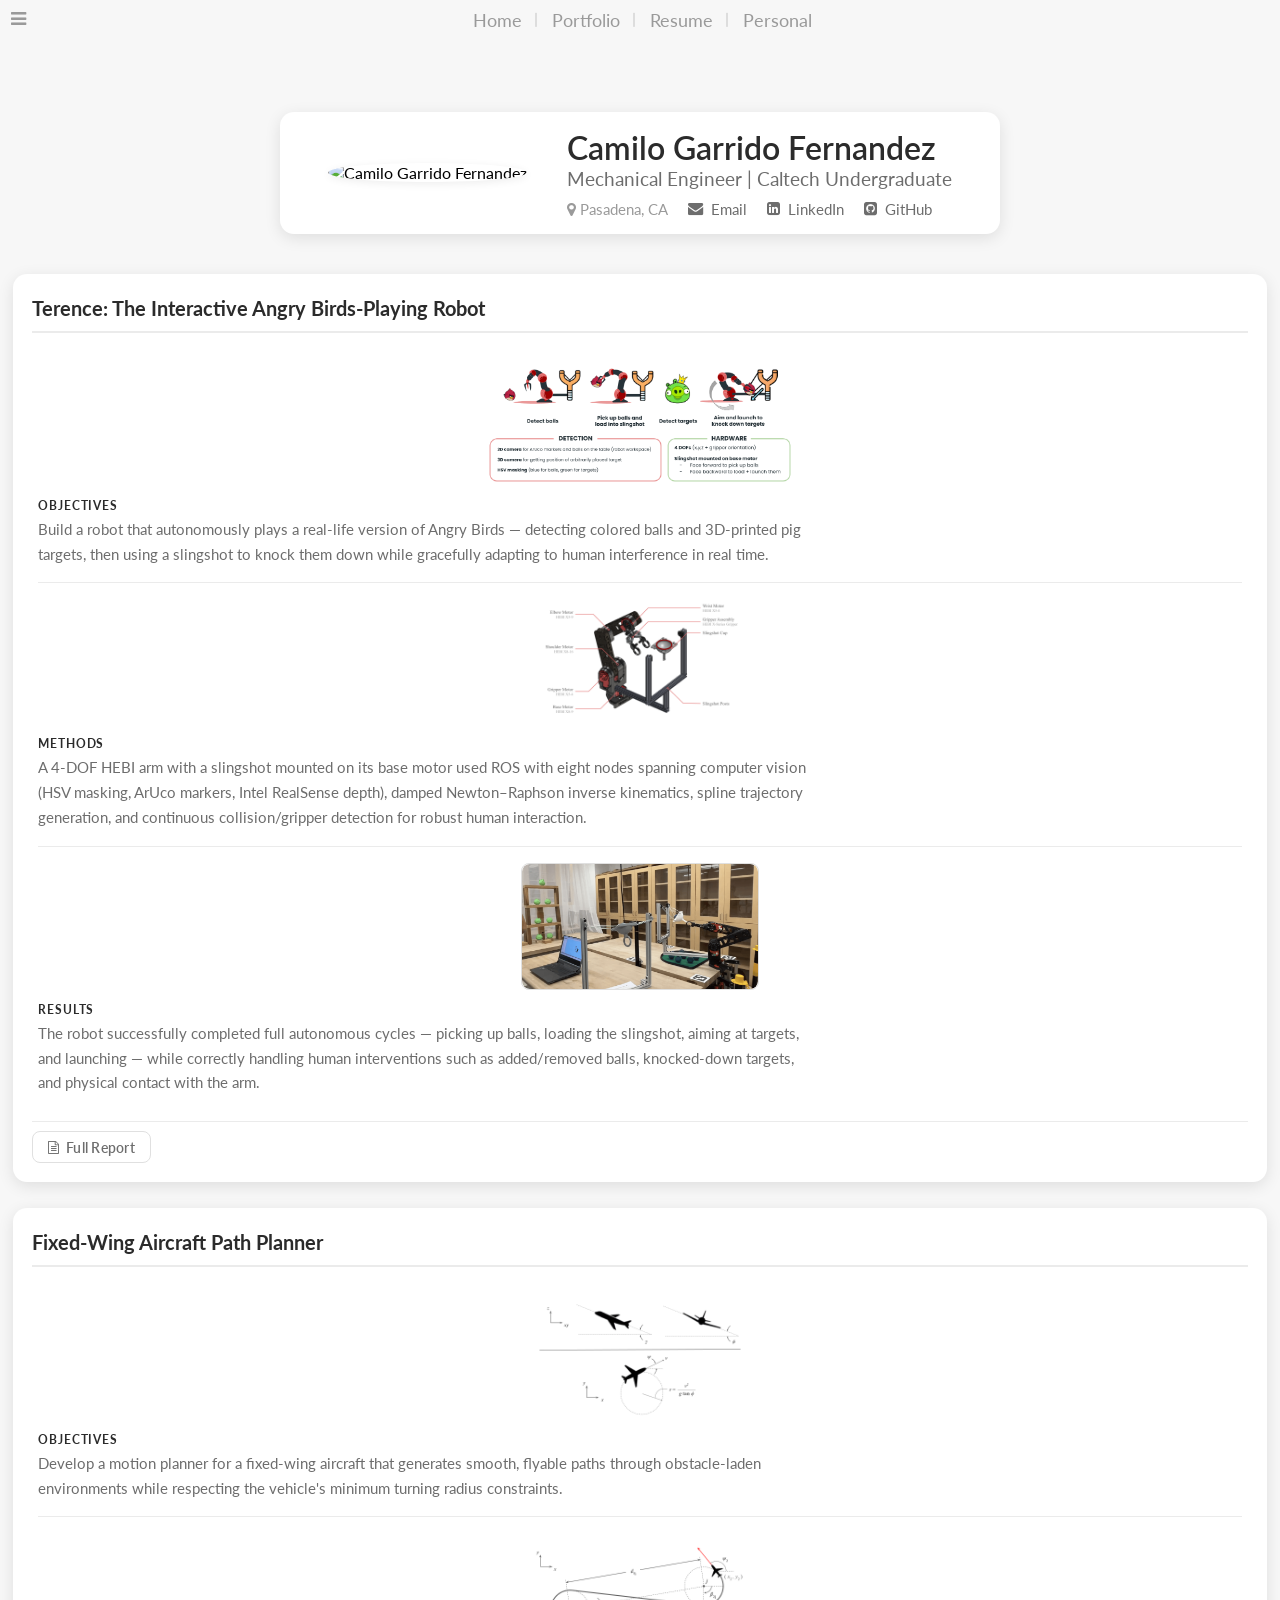
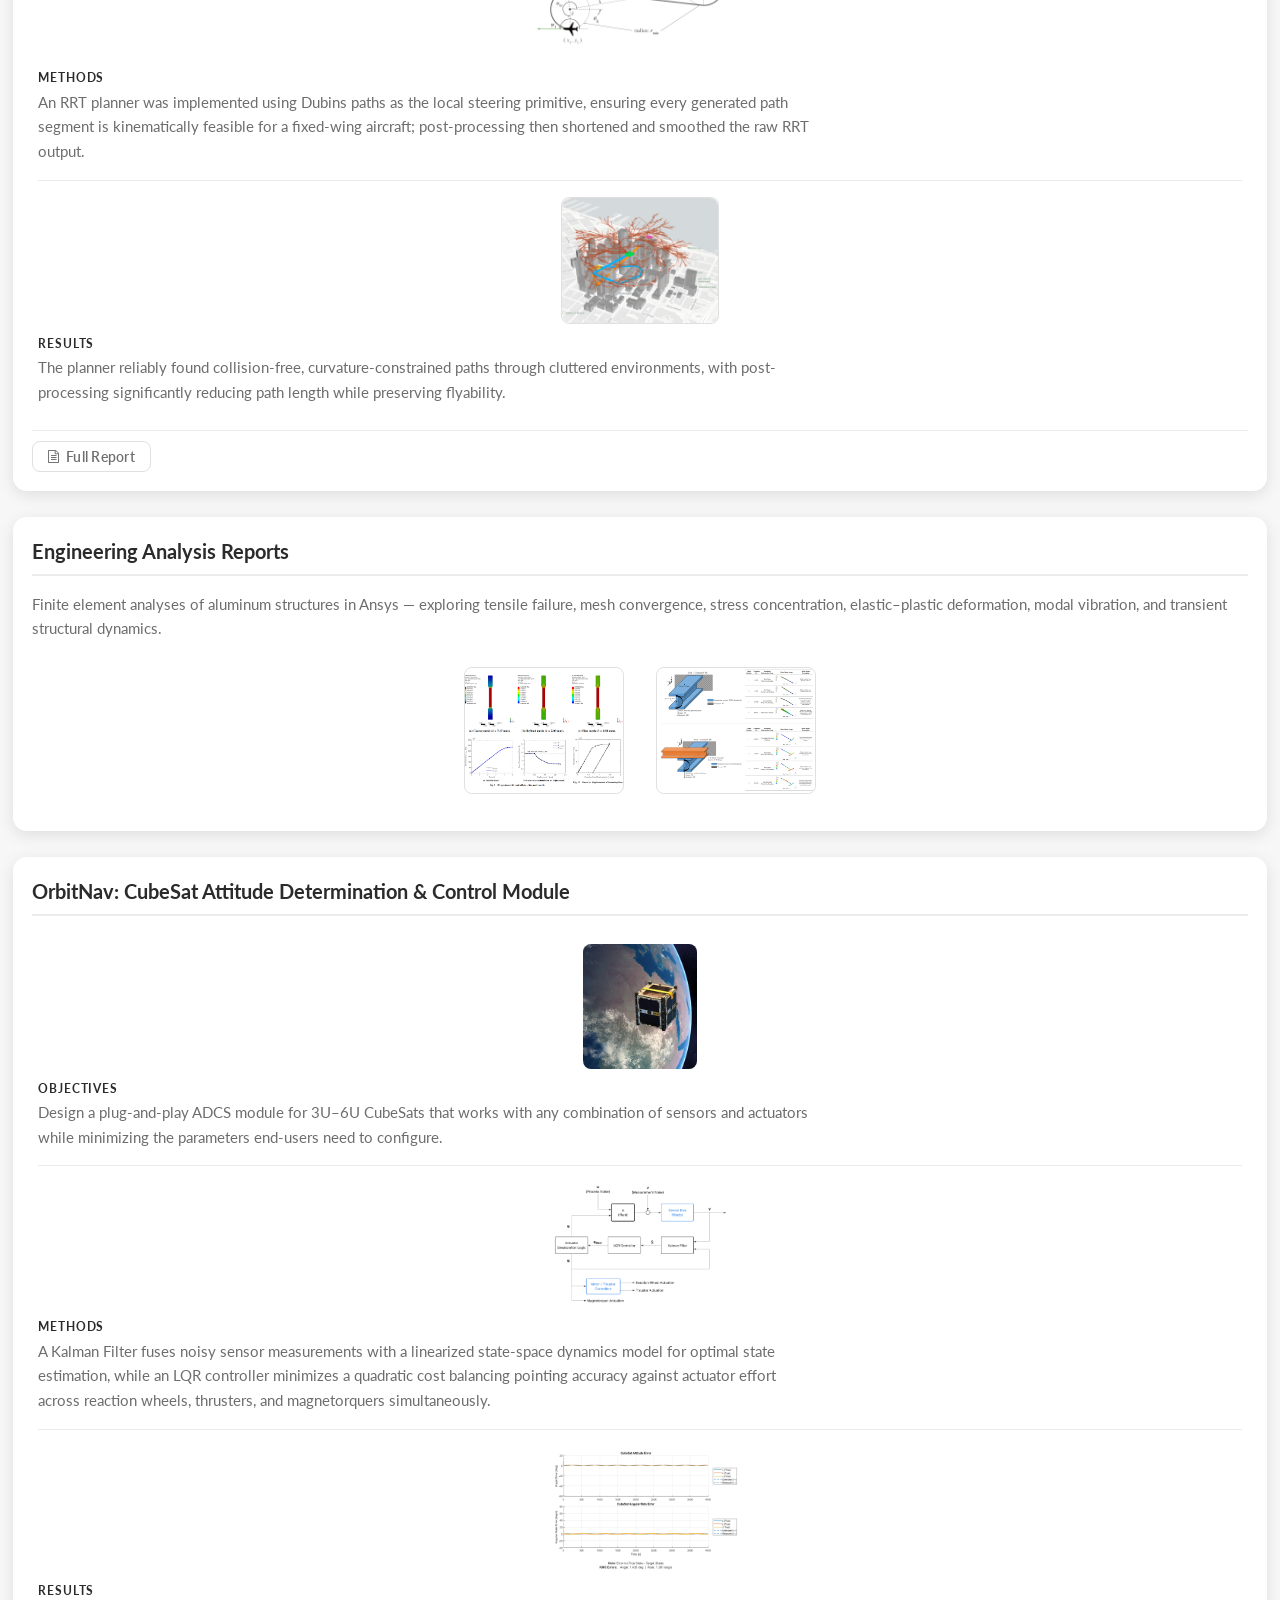
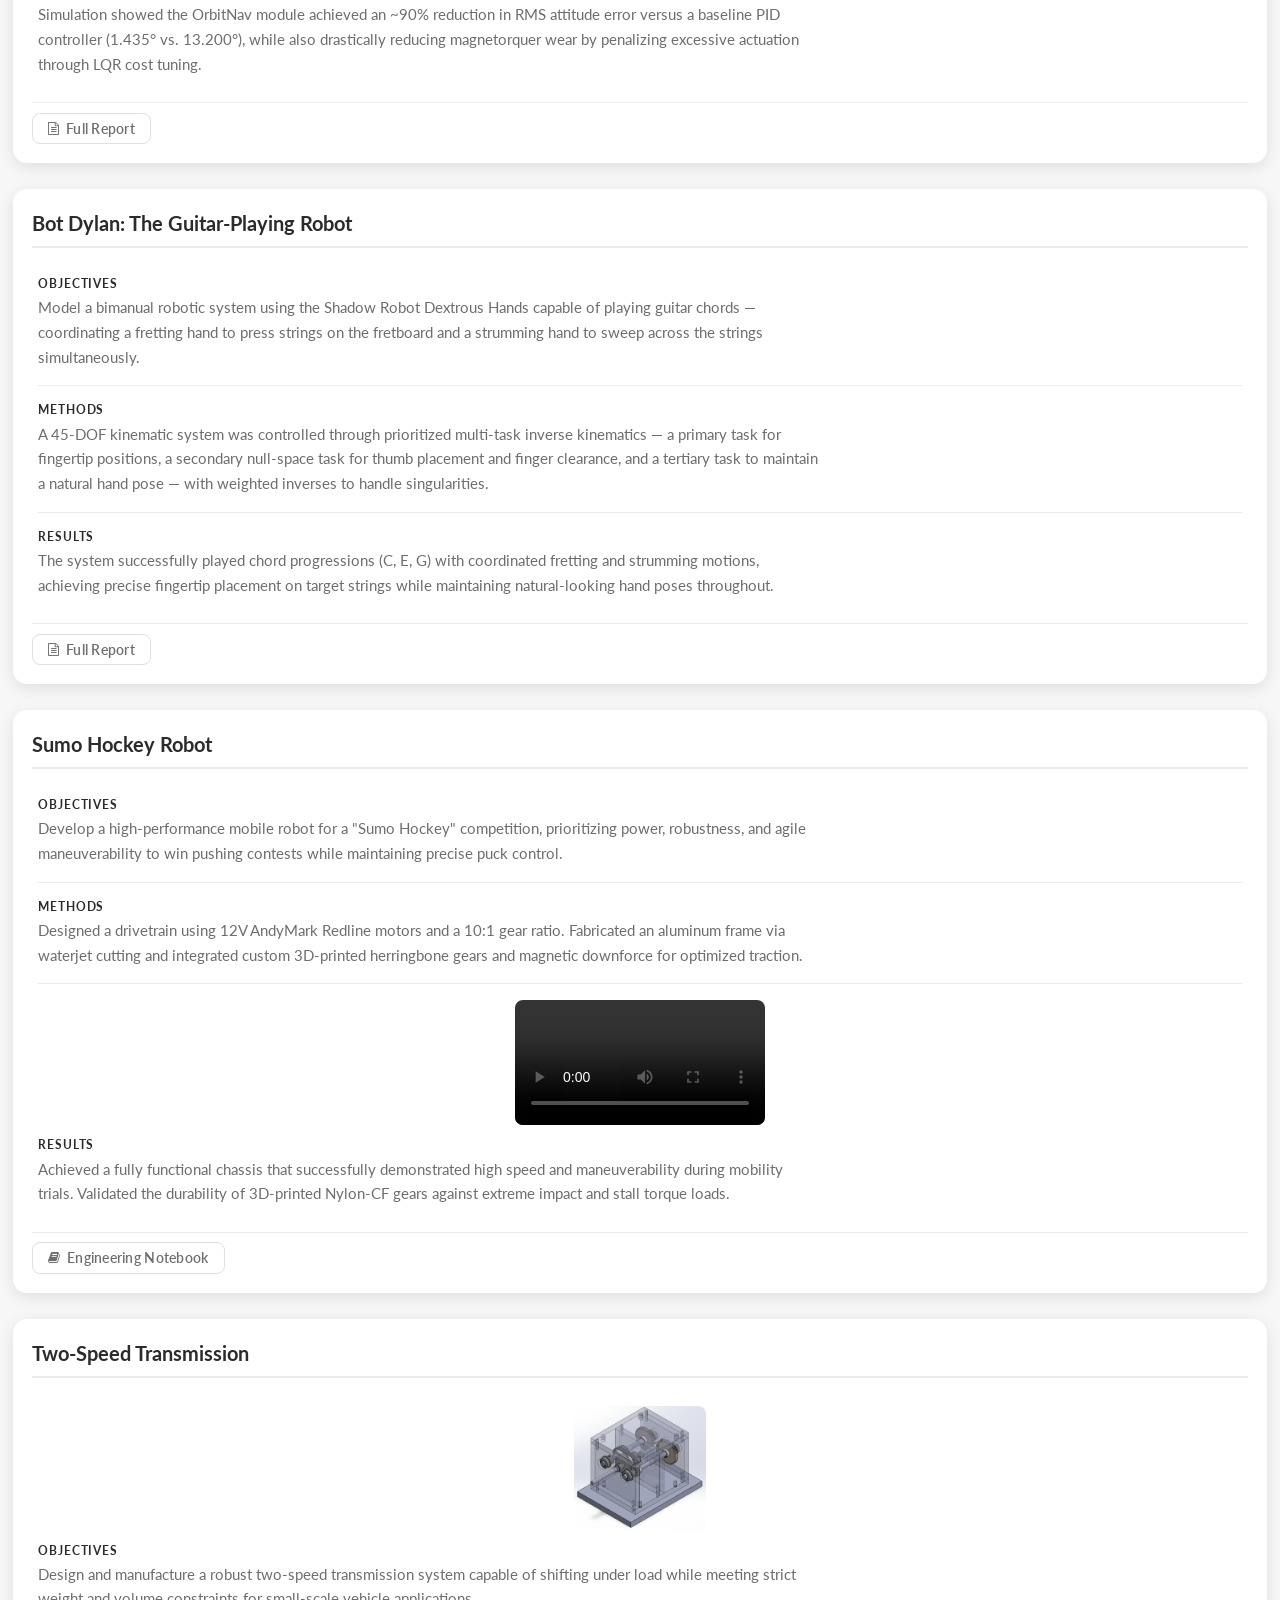
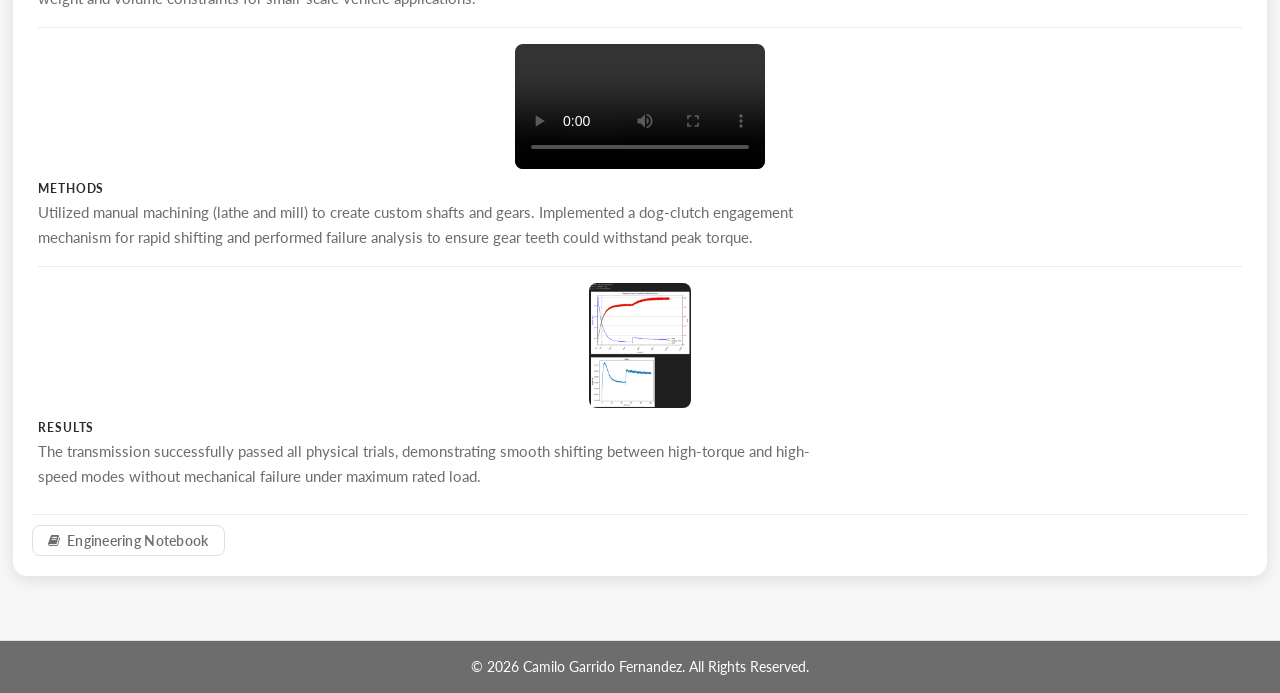
==== portfolio.html @ a309b43c "clean new website commit" ====
<!-- Camilo Garrido Fernandez -->
<!-- Portfolio -->

<!DOCTYPE html>
<html lang="en">
<head>
    <meta charset="UTF-8" />
    <meta name="HandheldFriendly" content="True">
    <meta name="MobileOptimized" content="320">
    <meta name="viewport" content="width=device-width, initial-scale=1.0" />
    <link href="styles.css" rel="stylesheet" />
    <link href='https://fonts.googleapis.com/css?family=Lato' rel='stylesheet'>
    <link rel="stylesheet" href="https://cdnjs.cloudflare.com/ajax/libs/font-awesome/4.7.0/css/font-awesome.min.css">
    <title>Camilo Garrido Fernandez</title>
</head>

<body>
    <div id="nav-wrapper">
        <i id="nav-bars" class="fa fa-bars"></i>
        <ul id="nav">
            <li><a href="index.html">Home</a></li>
            <li><a href="portfolio.html">Portfolio</a></li>
            <li><a href="resume.html">Resume</a></li>
            <li><a href="interests.html">Personal</a></li>
        </ul>
    </div>

    <div id="modal-backdrop"></div>

    <main id="main">

        <div class="header-container">
            <div id="profile-landscape">
                <!-- Circular Headshot -->
                <div class="headshot-wrapper">
                    <img id="headshot-landscape" src="media/headshot.jpg" alt="Camilo Garrido Fernandez" />
                </div>

                <!-- Text and Links -->
                <div id="profile-info-landscape">
                    <h1 id="name-landscape">Camilo Garrido Fernandez</h1>
                    <h2 id="headline-landscape">Mechanical Engineer  |  Caltech Undergraduate</h2>
                    
                    <ul id="contact-bar-landscape">
                        <li id="location">
                            <p><i class="fa fa-map-marker"></i> Pasadena, CA</p>
                        </li>
                        <li id="email">
                            <a href="mailto:cgarrido@caltech.edu">
                                <i class="fa fa-envelope"></i> Email
                            </a>
                        </li>
                        <li id="linkedin">
                            <a target="_blank" href="https://www.linkedin.com/in/camilo-garrido">
                                <i class="fa fa-linkedin-square"></i> LinkedIn
                            </a>
                        </li>
                        <li id="github">
                            <a target="_blank" href="https://github.com/Camilo-Garrido">
                                <i class="fa fa-github-square"></i> GitHub
                            </a>
                        </li>
                    </ul>
                </div>
            </div>
        </div>

        <div class="portfolio-feed">

            <!-- ── Terence: The Interactive Angry Birds-Playing Robot ── ME 134 -->
            <div class="project-card">
                <p class="project-title">Terence: The Interactive Angry Birds-Playing Robot</p>
                <div class="project-sections-row">

                    <div class="project-section">
                        <div class="section-media">
                            <img class="project-img" src="media/terence_me134/terence_objective.png" alt="Terence objective diagram"/>
                        </div>
                        <p class="section-label">Objectives</p>
                        <p class="section-body">Build a robot that autonomously plays a real-life version of Angry Birds — detecting colored balls and 3D-printed pig targets, then using a slingshot to knock them down while gracefully adapting to human interference in real time.</p>
                    </div>

                    <div class="section-divider"></div>

                    <div class="project-section">
                        <div class="section-media">
                            <div class="carousel-container">
                                <img class="carousel-sizer" src="media/terence_me134/code_architecture_diagram.png">
                                <div class="carousel-viewport">
                                    <img class="project-img carousel-item" src="media/terence_me134/full_robot.png">
                                    <img class="project-img carousel-item" src="media/terence_me134/code_architecture_diagram.png">
                                    <img class="project-img carousel-item" src="media/terence_me134/full_robot.png">
                                    <img class="project-img carousel-item" src="media/terence_me134/code_architecture_diagram.png">
                                    <img class="project-img carousel-item" src="media/terence_me134/full_robot.png">
                                    <img class="project-img carousel-item" src="media/terence_me134/code_architecture_diagram.png">
                                </div>
                                <button class="carousel-control prev" onclick="moveCarousel(this, -1)">&#10094;</button>
                                <button class="carousel-control next" onclick="moveCarousel(this, 1)">&#10095;</button>
                                <div class="carousel-dots">
                                    <span class="dot active"></span>
                                    <span class="dot"></span>
                                </div>
                            </div>
                        </div>
                        <p class="section-label">Methods</p>
                        <p class="section-body">A 4-DOF HEBI arm with a slingshot mounted on its base motor used ROS with eight nodes spanning computer vision (HSV masking, ArUco markers, Intel RealSense depth), damped Newton–Raphson inverse kinematics, spline trajectory generation, and continuous collision/gripper detection for robust human interaction.</p>
                    </div>

                    <div class="section-divider"></div>

                    <div class="project-section">
                        <div class="section-media">
                        <div class="media-card" onclick="window.open('media/terence_me134/terence_final_video.mp4', '_blank')">
                            <img class="project-img" src="media/terence_me134/terence_launching.png" alt="Terence launching"/>
                            <div class="media-cta">
                                <i class="fa fa-play"></i> Watch a Video
                            </div>
                        </div>
                    </div>
                        <p class="section-label">Results</p>
                        <p class="section-body">The robot successfully completed full autonomous cycles — picking up balls, loading the slingshot, aiming at targets, and launching — while correctly handling human interventions such as added/removed balls, knocked-down targets, and physical contact with the arm.</p>
                    </div>
                
                </div>
                <div class="project-footer">
                    <a class="report-btn" href="media/terence_me134/ME134_Angry_Birds_Final_Report.pdf" target="_blank" rel="noopener noreferrer">
                        <i class="fa fa-file-text-o"></i> Full Report
                    </a>
                </div>
            </div>

            <!-- ── Fixed-Wing Aircraft Path Planner ── ME 133b -->
            <div class="project-card">
                <p class="project-title">Fixed-Wing Aircraft Path Planner</p>
                <div class="project-sections-row">

                    <div class="project-section">
                        <div class="section-media">
                            <img class="project-img" src="media/aircraft_planner_me133b/plane_model_diagram.png" alt="Plane model diagram"/>
                        </div>
                        <p class="section-label">Objectives</p>
                        <p class="section-body">Develop a motion planner for a fixed-wing aircraft that generates smooth, flyable paths through obstacle-laden environments while respecting the vehicle's minimum turning radius constraints.</p>
                    </div>

                    <div class="section-divider"></div>

                    <div class="project-section">
                        <div class="section-media">
                            <img class="project-img" src="media/aircraft_planner_me133b/dubins_path_diagram.png" alt="Dubins path diagram"/>
                        </div>
                        <p class="section-label">Methods</p>
                        <p class="section-body">An RRT planner was implemented using Dubins paths as the local steering primitive, ensuring every generated path segment is kinematically feasible for a fixed-wing aircraft; post-processing then shortened and smoothed the raw RRT output.</p>
                    </div>

                    <div class="section-divider"></div>

                    <div class="project-section">
                        <div class="section-media">
                            <div class="media-card">
                                <div class="carousel-container">
                                    <img class="carousel-sizer" src="media/aircraft_planner_me133b/rrt_output_path4_cover_image.png">
                                    <div class="carousel-viewport">
                                        <a class="project-img-link" href="media/aircraft_planner_me133b/rrt_postprocessed_path4.html" target="_blank">
                                            <img class="project-img carousel-item" src="media/aircraft_planner_me133b/rrt_output_path4_post_processed_cover_image.png">
                                        </a>
                                        <a class="project-img-link" href="media/aircraft_planner_me133b/rrt_output_path4.html" target="_blank">
                                            <img class="project-img carousel-item" src="media/aircraft_planner_me133b/rrt_output_path4_cover_image.png">
                                        </a>
                                        <a class="project-img-link" href="media/aircraft_planner_me133b/rrt_postprocessed_path4.html" target="_blank">
                                            <img class="project-img carousel-item" src="media/aircraft_planner_me133b/rrt_output_path4_post_processed_cover_image.png">
                                        </a>
                                        <a class="project-img-link" href="media/aircraft_planner_me133b/rrt_output_path4.html" target="_blank">
                                            <img class="project-img carousel-item" src="media/aircraft_planner_me133b/rrt_output_path4_cover_image.png">
                                        </a>
                                        <a class="project-img-link" href="media/aircraft_planner_me133b/rrt_postprocessed_path4.html" target="_blank">
                                            <img class="project-img carousel-item" src="media/aircraft_planner_me133b/rrt_output_path4_post_processed_cover_image.png">
                                        </a>
                                    </div>
                                    <button class="carousel-control prev" onclick="moveCarousel(this, -1)">&#10094;</button>
                                    <button class="carousel-control next" onclick="moveCarousel(this, 1)">&#10095;</button>
                                </div>
                                <div class="media-cta" onclick="openRRTMap()">
                                    <i class="fa fa-map"></i> Open Interactive Map
                                </div>
                            </div>
                        </div>
                        <p class="section-label">Results</p>
                        <p class="section-body">The planner reliably found collision-free, curvature-constrained paths through cluttered environments, with post-processing significantly reducing path length while preserving flyability.</p>
                    </div>

                </div>
                <div class="project-footer">
                    <a class="report-btn" href="media/aircraft_planner_me133b/ME_133B_Final_Report.pdf" target="_blank" rel="noopener noreferrer">
                        <i class="fa fa-file-text-o"></i> Full Report
                    </a>
                </div>
            </div>

            <!-- ── Engineering Analysis Reports ── ME 50 -->
            <div class="project-card">
                <p class="project-title">Engineering Analysis Reports</p>
                <p class="me50-overview">Finite element analyses of aluminum structures in Ansys — exploring tensile failure, mesh convergence, stress concentration, elastic–plastic deformation, modal vibration, and transient structural dynamics.</p>
                <div class="project-sections-row">
                    <div class="section-media" id="reports">
                        
                        <!-- Tensile Tests Report Card -->
                        <div class="media-card" onclick="window.open('media/fea_reports_me50/6061_T6_Aluminum_FEA_Tensile_Tests_Report.pdf', '_blank')">
                            <img class="project-img" src="media/fea_reports_me50/simulated_tensile_tests_overview.png" alt="Tensile tests overview"/>
                            <div class="media-cta">
                                <i class="fa fa-file-text-o"></i> Read Full Report
                            </div>
                        </div>

                        <!-- Vibration Simulation Report Card -->
                        <div class="media-card" onclick="window.open('media/fea_reports_me50/Numerical_Simulations_of_a_Vibrating_H_Beam_and_I_Beam_Report.pdf', '_blank')">
                            <img class="project-img" src="media/fea_reports_me50/vibration_modes_overview.png" alt="Vibration modes overview"/>
                            <div class="media-cta">
                                <i class="fa fa-file-text-o"></i> Read Full Report
                            </div>
                        </div>

                    </div>
                </div>
            </div>

            <!-- ── OrbitNav: CubeSat ADCS Module ── AE 103a -->
            <div class="project-card">
                <p class="project-title">OrbitNav: CubeSat Attitude Determination &amp; Control Module</p>
                <div class="project-sections-row">

                    <div class="project-section">
                        <div class="section-media">
                            <img class="project-img" src="media/orbitnav_ae_103a/cubesat.jpeg.jpg" alt="CubeSat in orbit"/>
                        </div>
                        <p class="section-label">Objectives</p>
                        <p class="section-body">Design a plug-and-play ADCS module for 3U–6U CubeSats that works with any combination of sensors and actuators while minimizing the parameters end-users need to configure.</p>
                    </div>

                    <div class="section-divider"></div>

                    <div class="project-section">
                        <div class="section-media">
                            <img class="project-img" src="media/orbitnav_ae_103a/orbitnav_diagram.png" alt="OrbitNav block diagram"/>
                        </div>
                        <p class="section-label">Methods</p>
                        <p class="section-body">A Kalman Filter fuses noisy sensor measurements with a linearized state-space dynamics model for optimal state estimation, while an LQR controller minimizes a quadratic cost balancing pointing accuracy against actuator effort across reaction wheels, thrusters, and magnetorquers simultaneously.</p>
                    </div>

                    <div class="section-divider"></div>

                    <div class="project-section">
                        <div class="section-media">
                            <div class="carousel-container">
                                <img class="carousel-sizer" src="media/orbitnav_ae_103a/baseline_pid_errors.png">
                                <div class="carousel-viewport">
                                    <img class="project-img carousel-item" src="media/orbitnav_ae_103a/lqr_errors.png">
                                    <img class="project-img carousel-item" src="media/orbitnav_ae_103a/baseline_pid_errors.png">
                                    <img class="project-img carousel-item" src="media/orbitnav_ae_103a/lqr_errors.png">
                                    <img class="project-img carousel-item" src="media/orbitnav_ae_103a/baseline_pid_errors.png">
                                    <img class="project-img carousel-item" src="media/orbitnav_ae_103a/lqr_errors.png">
                                    <img class="project-img carousel-item" src="media/orbitnav_ae_103a/baseline_pid_errors.png">
                                </div>
                                <button class="carousel-control prev" onclick="moveCarousel(this, -1)">&#10094;</button>
                                <button class="carousel-control next" onclick="moveCarousel(this, 1)">&#10095;</button>
                                <div class="carousel-dots">
                                    <span class="dot active"></span>
                                    <span class="dot"></span>
                                </div>
                            </div>
                        </div>
                        <p class="section-label">Results</p>
                        <p class="section-body">Simulation showed the OrbitNav module achieved an ~90% reduction in RMS attitude error versus a baseline PID controller (1.435° vs. 13.200°), while also drastically reducing magnetorquer wear by penalizing excessive actuation through LQR cost tuning.</p>
                    </div>

                </div>
                <div class="project-footer">
                    <a class="report-btn" href="media/orbitnav_ae_103a/Ae_103A_PDR.pdf" target="_blank" rel="noopener noreferrer">
                        <i class="fa fa-file-text-o"></i> Full Report
                    </a>
                </div>
            </div>

            <!-- ── Bot Dylan: The Guitar-Playing Robot ── ME 133a -->
            <div class="project-card">
                <p class="project-title">Bot Dylan: The Guitar-Playing Robot</p>
                <div class="project-sections-row">

                    <div class="project-section">
                        <p class="section-label">Objectives</p>
                        <p class="section-body">Model a bimanual robotic system using the Shadow Robot Dextrous Hands capable of playing guitar chords — coordinating a fretting hand to press strings on the fretboard and a strumming hand to sweep across the strings simultaneously.</p>
                    </div>

                    <div class="section-divider"></div>

                    <div class="project-section">
                        <p class="section-label">Methods</p>
                        <p class="section-body">A 45-DOF kinematic system was controlled through prioritized multi-task inverse kinematics — a primary task for fingertip positions, a secondary null-space task for thumb placement and finger clearance, and a tertiary task to maintain a natural hand pose — with weighted inverses to handle singularities.</p>
                    </div>

                    <div class="section-divider"></div>

                    <div class="project-section">
                        <p class="section-label">Results</p>
                        <p class="section-body">The system successfully played chord progressions (C, E, G) with coordinated fretting and strumming motions, achieving precise fingertip placement on target strings while maintaining natural-looking hand poses throughout.</p>
                    </div>

                </div>
                <div class="project-footer">
                    <a class="report-btn" href="media/bot_dylan_me133a/ME133a_Bot_Dylan_Report.pdf" target="_blank" rel="noopener noreferrer">
                        <i class="fa fa-file-text-o"></i> Full Report
                    </a>
                </div>
            </div>

            <!-- ── Sumo Hockey Robot ── ME 72a -->
            <div class="project-card">
                <p class="project-title">Sumo Hockey Robot</p>
                <div class="project-sections-row">

                    <div class="project-section">
                        <p class="section-label">Objectives</p>
                        <p class="section-body">Develop a high-performance mobile robot for a "Sumo Hockey" competition, prioritizing power, robustness, and agile maneuverability to win pushing contests while maintaining precise puck control.</p>
                    </div>

                    <div class="section-divider"></div>

                    <div class="project-section">
                        <p class="section-label">Methods</p>
                        <p class="section-body">Designed a drivetrain using 12V AndyMark Redline motors and a 10:1 gear ratio. Fabricated an aluminum frame via waterjet cutting and integrated custom 3D-printed herringbone gears and magnetic downforce for optimized traction.</p>
                    </div>

                    <div class="section-divider"></div>

                    <div class="project-section">
                        <div class="section-media">
                            <video class="project-vid" controls>
                                <source src="media/sumo_hockey_robot _me72a/robot_scoring.mp4" type="video/mp4">
                                Transmission Video (not supported by your browser)
                            </video>
                        </div>
                        <p class="section-label">Results</p>
                        <p class="section-body">Achieved a fully functional chassis that successfully demonstrated high speed and maneuverability during mobility trials. Validated the durability of 3D-printed Nylon-CF gears against extreme impact and stall torque loads.</p>
                    </div>

                </div>
                <div class="project-footer">
                    <a class="report-btn" href="media/sumo_hockey_robot _me72a/ME72a_Engineering_Notebook.pdf" target="_blank" rel="noopener noreferrer">
                        <i class="fa fa-book"></i> Engineering Notebook
                    </a>
                </div>
            </div>

            <!-- ── Two-Speed Transmission ── ME 14 -->
            <div class="project-card">
                <p class="project-title">Two-Speed Transmission</p>
                <div class="project-sections-row">

                    <div class="project-section">
                        <div class="section-media">
                            <img class="project-img" src="media/transmission_me14/transmission_cad.png" alt="Transmission CAD"/>
                        </div>
                        <p class="section-label">Objectives</p>
                        <p class="section-body">Design and manufacture a robust two-speed transmission system capable of shifting under load while meeting strict weight and volume constraints for small-scale vehicle applications.</p>
                    </div>

                    <div class="section-divider"></div>

                    <div class="project-section">
                        <div class="section-media">
                            <video class="project-vid" controls>
                                <source src="media/transmission_me14/transmission_testing.mp4" type="video/mp4">
                                Transmission Video (not supported by your browser)
                            </video>
                        </div>
                        <p class="section-label">Methods</p>
                        <p class="section-body">Utilized manual machining (lathe and mill) to create custom shafts and gears. Implemented a dog-clutch engagement mechanism for rapid shifting and performed failure analysis to ensure gear teeth could withstand peak torque.</p>
                    </div>

                    <div class="section-divider"></div>

                    <div class="project-section">
                        <div class="section-media">
                            <img class="project-img" src="media/transmission_me14/team2trial1.png" alt="Transmission trial"/>
                        </div>
                        <p class="section-label">Results</p>
                        <p class="section-body">The transmission successfully passed all physical trials, demonstrating smooth shifting between high-torque and high-speed modes without mechanical failure under maximum rated load.</p>
                    </div>

                </div>
                <div class="project-footer">
                    <a class="report-btn" href="media/transmission_me14/transmission_engineering_notebook.pdf" target="_blank" rel="noopener noreferrer">
                        <i class="fa fa-book"></i> Engineering Notebook
                    </a>
                </div>
            </div>

        </div>
    </main>

    <footer>
        <h4>&copy; <span id="year"></span> Camilo Garrido Fernandez. All Rights Reserved.</h4>
    </footer>

    <script src="main.js"></script>
</body>
</html>
---- styles.css ----
/* -- Camilo Garrido Fernandez -- */
/* CSS */

:root {
    /* ── Color palette ── */
    --bg:             #f7f7f7;
    --surface:        #ffffff;
    --surface-subtle: #fafafa;

    --text-primary:   #2b2b2b;
    --text-secondary: #6d6d6d;
    --text-muted:     #9a9a9a;

    --border-strong:  #e0e0e0;
    --border-subtle:  #ebebeb;
    --border-rule:    #ddd;

    /* Legacy aliases */
    --dark-grey: var(--text-primary);
    --steel:     var(--text-secondary);

    /* ── Border radius scale ── */
    --radius-lg: 14px;   /* cards, panels */
    --radius-md:  8px;   /* images, buttons */
    --radius-sm:  6px;   /* small tags */

    /* Legacy aliases */
    --card-radius: var(--radius-lg);

    /* ── Shadow scale ── */
    --shadow-sm:    0 2px  8px rgba(0,0,0,0.07);
    --shadow-md:    0 4px 16px rgba(0,0,0,0.10);
    --shadow-hover: 0 8px 24px rgba(0,0,0,0.18);

    /* Legacy alias */
    --card-shadow: var(--shadow-md);

    /* ── Misc ── */
    --border: 0.1em solid var(--border-strong);
    --img-height: 180px;
}

html, body {
    height: 100%;
    margin: 0;
    padding: 0;
}

body {
    font-family: Lato, Arial;
    display: flex;
    flex-direction: column;
    background-color: var(--bg);
}

main {
    flex: 1;
    padding-top: 96px;
}

ul {
    list-style-type: none;
    padding: 0;
    margin: 0;
}

/* ─────────────────────────── NAVBAR ─────────────────────────── */

#nav-wrapper {
    position: fixed;
    top: 0;
    left: 0;
    right: 0;
    margin: 0 auto;
    padding: 0.25em;
    width: 100%;
    z-index: 10;
    display: flex;
    align-items: center;
    background-color: transparent;
    box-shadow: none;
    border-radius: 0;
    transition: background-color 0.3s ease-in-out,
                box-shadow       0.3s ease-in-out,
                border-radius    0.3s ease-in-out;
}

#nav-bars {
    width: 2em;
    flex-shrink: 0;
    padding: 0.5em 0;
    margin-left: 0.05em;
    color: var(--text-muted);
    text-align: center;
    font-size: 20px;
    opacity: 0;
    pointer-events: none;
    transition: color 0.2s ease-in-out, opacity 0.3s ease-in-out;
}

#nav-bars:hover {
    color: var(--text-primary);
}

#nav {
    height: fit-content;
    margin: 0 auto;
    flex-grow: 1;
    padding: 0.5em 0;
    padding-right: 2em;
    display: flex;
    flex-direction: row;
    justify-content: center;
    align-items: center;
    opacity: 1;
    pointer-events: auto;
    transition: opacity 0.2s ease-in-out;
}

#nav li {
    padding: 0 1.5em;
    font-size: 18px;
    position: relative;
}

#nav li::after {
    content: "";
    display: block;
    position: absolute;
    height: 0.8em;
    width: 2px;
    background-color: var(--border-rule);
    right: 0;
    top: 50%;
    transform: translateY(-50%);
}

#nav li:last-child::after {
    display: none;
}

#nav li a {
    padding: 0.05em;
    color: var(--text-muted);
    text-decoration: none;
    display: block;
    transition: color 0.2s ease-in-out;
}

#nav li a i {
    margin-right: 0.35em;
}

#nav li:hover a {
    color: var(--text-primary);
}

#nav-wrapper.scrolled-down #nav {
    opacity: 0;
    pointer-events: none;
}

#nav-wrapper.scrolled-down #nav-bars {
    opacity: 1;
    pointer-events: auto;
    cursor: pointer;
    background-color: rgba(255, 255, 255, 0.82);
    backdrop-filter: blur(12px);
    -webkit-backdrop-filter: blur(12px);
    border-radius: var(--radius-lg);
    box-shadow: var(--shadow-sm);
    transition: box-shadow 0.2s ease, background-color 0.2s ease,
                color 0.2s ease-in-out, opacity 0.3s ease-in-out;
}

#nav-wrapper.scrolled-down #nav-bars:hover {
    box-shadow: var(--shadow-md);
    background-color: rgba(255, 255, 255, 0.96);
    color: var(--text-primary);
}

/* Active (expanded): full-width panel behind nav items */
#nav-wrapper.scrolled-down.nav-active {
    background-color: rgba(255, 255, 255, 0.96);
    backdrop-filter: blur(12px);
    -webkit-backdrop-filter: blur(12px);
    box-shadow: var(--shadow-md);
}

#nav-wrapper.scrolled-down.nav-active #nav {
    opacity: 1;
    pointer-events: auto;
}

#nav-wrapper.scrolled-down.nav-active #nav-bars {
    opacity: 1;
    pointer-events: auto;
    color: var(--text-primary);
    /* Reset pill style — wrapper panel takes over */
    background-color: transparent;
    backdrop-filter: none;
    -webkit-backdrop-filter: none;
    box-shadow: none;
    border-radius: 0;
    padding: 0;
}

/* ─────────────────────────── PROFILE HEADER ─────────────────────────── */

.header-container {
    display: flex;
    justify-content: center;
    margin: 1em auto;
}

#profile-landscape {
    display: flex;
    flex-direction: row;
    align-items: center;
    padding: 1em 3em;
    gap: 2.5em;
    max-width: 1000px;
    width: fit-content;
    background-color: var(--surface);
    border-radius: var(--radius-lg);
    box-shadow: var(--shadow-md);
}

.headshot-wrapper {
    flex-shrink: 0;
}

#headshot-landscape {
    height: 100px;
    border-radius: 50%;
    object-fit: cover;
    box-shadow: var(--shadow-sm);
}

#profile-info-landscape {
    display: block;
    flex-direction: column;
    justify-content: center;
}

#name-landscape {
    font-size: 2em;
    padding: 0;
    color: var(--text-primary);
}

#headline-landscape {
    font-size: 1.2em;
    font-weight: 400;
    padding-bottom: 0.5em;
    color: var(--text-secondary);
}

#contact-bar-landscape {
    list-style: none;
    padding: 0;
    margin: 0;
    display: flex;
    flex-wrap: wrap;
    gap: 20px;
}

#contact-bar-landscape li,
#contact-bar-landscape a {
    font-size: 0.95rem;
    color: var(--text-secondary);
    text-decoration: none;
    display: flex;
    align-items: center;
    gap: 8px;
    transition: color 0.2s;
}

@media (max-width: 768px) {
    #profile-landscape {
        flex-direction: column;
        text-align: center;
        gap: 0.3em;
    }
    #contact-bar-landscape {
        justify-content: center;
    }
}

/* ─────────────────────────── PORTFOLIO FEED ─────────────────────────── */

.portfolio-feed {
    display: flex;
    flex-direction: column;
    align-items: center;
    gap: 2.5em;
    width: 100%;
    max-width: 96em;
    margin: 2.5em auto 4em auto;
    padding: 0 3em;
    box-sizing: border-box;
}

/* ─────────────────────────── PROJECT CARD ─────────────────────────── */

.project-card {
    width: 100%;
    background: var(--surface);
    border-radius: var(--radius-lg);
    box-shadow: var(--shadow-md);
    padding: 2em 2.2em 1.6em 2.2em;
    box-sizing: border-box;
    display: flex;
    flex-direction: column;
    gap: 1.2em;
}

.project-title {
    font-size: 20px;
    font-weight: 700;
    color: var(--text-primary);
    margin: 0 0 0.1em 0;
    padding: 0 0 0.55em 0;
    border-bottom: 2px solid var(--border-subtle);
}

/* ─────────────────────────── SECTIONS ROW ─────────────────────────── */

.project-sections-row {
    display: flex;
    justify-content: space-between;
    align-items: stretch;
    gap: 0;
    overflow-x: auto;
    padding: 0.4em;
}

.project-section {
    display: flex;
    flex-direction: column;
    align-items: flex-start;
    flex: 1;
    width: min-content;
}

.project-section:not(:has(.section-media)) {
    min-width: 16em;
    flex: 1;
    flex-shrink: 1;
}

/* ─────────────────────────── SECTION MEDIA ─────────────────────────── */

.section-media {
    display: flex;
    flex-direction: row;
    align-items: flex-start;
    gap: 2em;
    margin: 0 auto 0.75em auto;
    flex-wrap: nowrap;
}

.project-img, .project-vid {
    height: var(--img-height);
    width: auto;
    object-fit: cover;
    border-radius: var(--radius-md);
    display: block;
    flex-shrink: 0;
}

.project-img-link {
    display: inline-block;
    flex-shrink: 0;
    border-radius: var(--radius-md);
    text-decoration: none;
}

.clickable-media {
    transition: box-shadow 0.25s ease, transform 0.25s ease;
}

.project-img-link:hover .clickable-media {
    box-shadow: var(--shadow-hover);
    transform: translateY(-2px);
}

.media-card {
    position: relative;
    border-radius: var(--radius-md);
    overflow: hidden;
    background: var(--surface);
    transition: transform 0.25s ease, box-shadow 0.25s ease;
    cursor: pointer;
    border: 1px solid var(--border-strong);
    display: block;
    width: 100%;
}

.media-card:hover {
    transform: translateY(-3px);
    box-shadow: var(--shadow-hover);
}

.media-cta {
    position: absolute;
    bottom: 0;
    left: 0;
    right: 0;
    background: rgba(255, 255, 255, 0.95);
    padding: 10px;
    display: flex;
    justify-content: center;
    align-items: center;
    gap: 8px;
    font-weight: 700;
    color: #007aff;
    font-size: 14px;
    text-transform: uppercase;
    border-top: 1px solid var(--border-subtle);
    transform: translateY(100%);
    transition: transform 0.2s ease-in-out;
    pointer-events: none;
}

.media-card:hover .media-cta {
    transform: translateY(0);
}

.media-card .project-img,
.media-card .carousel-container {
    display: block;
    width: 100%;
    margin-bottom: 0;
}

/* ─────────────────────────── CAROUSEL ─────────────────────────── */

.carousel-container {
    position: relative;
    display: inline-block;
    vertical-align: top;
    overflow: hidden;
    width: auto;
}

.carousel-viewport {
    position: absolute;
    top: 0;
    left: 0;
    right: 0;
    bottom: 0;
    display: flex;
    flex-direction: row;
    overflow-x: hidden;
    scroll-snap-type: none;
    scrollbar-width: none;
    -ms-overflow-style: none;
    gap: 1em;
}

.carousel-viewport::-webkit-scrollbar {
    display: none;
}

.carousel-item {
    flex: 0 0 100%;
    height: var(--img-height);
    object-fit: contain;
    scroll-snap-align: start;
    background: var(--surface);
    pointer-events: auto;
}

.carousel-sizer {
    visibility: hidden;
    pointer-events: none;
    height: var(--img-height);
    width: auto;
    display: block;
}

.carousel-control {
    position: absolute;
    top: 50%;
    transform: translateY(-50%);
    background: var(--text-secondary);
    color: white;
    border: none;
    padding: 8px 4px;
    cursor: pointer;
    font-size: 14px;
    transition: background 0.2s ease;
    z-index: 2;
}

.carousel-control:hover {
    background: rgba(0, 0, 0, 0.80);
}

.prev { left: 0; }
.next { right: 0; }

.carousel-control.prev,
.carousel-control.next {
    opacity: 0;
    pointer-events: none;
    transition: opacity 0.25s ease-in-out, background-color 0.2s ease;
}

.carousel-container:hover .carousel-control.prev,
.carousel-container:hover .carousel-control.next {
    opacity: 1;
    pointer-events: auto;
}

.carousel-viewport.clickable-media {
    transition: box-shadow 0.25s ease, transform 0.25s ease;
    border-radius: var(--radius-md);
    pointer-events: auto;
}

.carousel-viewport.clickable-media:hover {
    box-shadow: var(--shadow-hover);
    transform: translateY(-2px);
    z-index: 1;
}

.carousel-dots {
    position: absolute;
    bottom: 6px;
    left: 0;
    right: 0;
    text-align: center;
    padding: 3px 0;
    z-index: 3;
    opacity: 0;
    pointer-events: none;
    transition: opacity 0.25s ease;
    background: transparent;
}

.carousel-container:hover .carousel-dots {
    opacity: 1;
}

.dot {
    height: 7px;
    width: 7px;
    margin: 0 4px;
    background-color: rgba(255, 255, 255, 0.60);
    border-radius: 50%;
    display: inline-block;
    transition: background-color 0.15s ease;
    box-shadow: 0 1px 3px rgba(0,0,0,0.30);
}

.dot.active {
    background-color: rgba(255, 255, 255, 0.95);
}

/* ─────────────────────────── SECTION LABELS & TEXT ─────────────────────────── */

.section-label {
    font-size: 12px;
    font-weight: 700;
    color: var(--text-primary);
    margin: 0 0 0.35em 0;
    padding: 0;
    text-transform: uppercase;
    letter-spacing: 0.07em;
}

.section-body {
    font-size: 15px;
    color: var(--text-secondary);
    margin: 0;
    padding: 0;
    line-height: 1.65;
    width: 100%;
    min-width: 18em;
    max-width: 52em;
}

/* ─────────────────────────── VERTICAL DIVIDER ─────────────────────────── */

.section-divider {
    flex-shrink: 0;
    width: 1px;
    background-color: var(--border-subtle);
    align-self: stretch;
    margin: 0 1.4em;
}

/* ─────────────────────────── ME50 OVERVIEW ─────────────────────────── */

.me50-overview {
    font-size: 15px;
    color: var(--text-secondary);
    margin: -0.4em 0 0 0;
    padding: 0;
    line-height: 1.65;
}

/* ─────────────────────────── REPORT BUTTON ─────────────────────────── */

.project-footer {
    display: flex;
    flex-direction: row;
    align-items: center;
    padding-top: 0.6em;
    border-top: 1px solid var(--border-subtle);
}

.report-btn {
    display: inline-flex;
    align-items: center;
    gap: 0.45em;
    padding: 0.45em 1.1em;
    background: transparent;
    border: 1.5px solid var(--border-strong);
    border-radius: var(--radius-md);
    color: var(--text-secondary);
    font-family: Lato, Arial;
    font-size: 14px;
    font-weight: 600;
    text-decoration: none;
    cursor: pointer;
    transition: background 0.2s ease, border-color 0.2s ease,
                color 0.2s ease, box-shadow 0.2s ease;
    letter-spacing: 0.02em;
}

.report-btn i {
    font-size: 13px;
}

.report-btn:hover {
    background: var(--text-primary);
    border-color: var(--text-primary);
    color: var(--surface);
    box-shadow: var(--shadow-sm);
}

/* ─────────────────────────── HOME & RESUME PAGES ─────────────────────────── */

.outer {
    display: flex;
    margin: 2.5em auto;
    gap: 5em;
    width: 100%;
    max-width: 75em;
}

#profile-wrapper {
    display: block;
    width: 15em;
}

#profile {
    position: sticky;
    top: 122px;
    display: flex;
    flex-direction: column;
    align-items: center;
    text-align: center;
    overflow: visible;
}

#headshot {
    width: 10em;
    margin-bottom: 1em;
    border-radius: 50%;
    image-rendering: -webkit-optimize-contrast;
    image-rendering: crisp-edges;
}

#profile-overview {
    max-width: 15em;
    display: flex;
    flex-direction: column;
    align-items: center;
}

#contact-box {
    margin-top: 1em;
    padding: 0.75em 1em;
    border-radius: var(--radius-lg);
    background: var(--surface-subtle);
    width: 13em;
    display: flex;
    flex-direction: column;
    gap: 0.3em;
    box-shadow: var(--shadow-md);
}

#contact-box li {
    display: flex;
    justify-items: flex-start;
    font-size: 16px;
    padding: 0.3em 0;
}

#location p {
    color: var(--text-muted);
}

#contact-box li i {
    width: 1.2em;
    margin-right: 0.4em;
}

#contact-box a {
    text-decoration: none;
    color: var(--text-secondary);
    transition: color 0.2s ease-in-out;
}

#contact-box a:hover,
#contact-bar-landscape a:hover {
    color: var(--text-primary);
}

#linkedin i, #github i {
    transition: color 0.2s ease-in-out;
}

#linkedin:hover i { color: #0A66C2; }
#github:hover i   { color: #000; }

#profile-collapsed  { display: none; width: 100%; }
#headshot-collapsed { display: none; }
#connect-button     { display: none; }

/* ─────────────────────────── TEXT (legacy) ─────────────────────────── */

h1, h2, h3, p { margin: 0; padding: 0; }
h1, h2 { color: var(--text-primary); }
h3, p  { color: var(--text-secondary); }

h1 { font-size: 24px; font-weight: 600; padding-bottom: 0.5em; }
h2 { font-size: 18px; font-weight: 600; }
h3 { font-size: 16px; font-weight: 400; }

h4 {
    margin: 1em;
    padding: 0.25em 0;
    color: white;
    font-size: 14px;
    font-weight: 400;
    text-align: center;
}

p:not(#location p):not(.project-title):not(.section-label):not(.section-body):not(.me50-overview) {
    font-size: 18px;
    padding-bottom: 0.5em;
}

.content {
    display: flex;
    flex-direction: column;
    align-items: center;
    justify-content: center;
    width: 100%;
    max-width: 57.5em;
}

.text-box, .pdf-container {
    border-radius: var(--radius-lg);
    box-shadow: var(--shadow-md);
    opacity: 0;
    transform: translateY(10px);
    transition: box-shadow 0.6s ease-in-out, border-radius 0.6s ease-in-out,
                opacity    0.6s ease-in-out, transform   0.6s ease-in-out;
}

.text-box {
    width: 100%;
    max-width: 48.5em;
    padding: 1.5em 3em;
    line-height: 1.8;
    color: var(--text-primary);
}

.text-box.loaded, .pdf-container.loaded {
    opacity: 1;
    transform: translateY(0);
}

.text-box p { width: 100%; text-align: justify; }
.text-box h1 { position: relative; text-align: center; }

.pdf-container {
    width: 100%;
    max-width: 57.5em;
    aspect-ratio: 1 / 1.414;
}

/* ─────────────────────────── MOBILE ─────────────────────────── */

@media (max-width: 80em) {
    #nav-wrapper { margin: 0 auto; width: 100%; padding: 0; }
    #nav-bars    { font-size: clamp(16px, 1.4vw, 18px); }

    #nav li {
        font-size: clamp(16px, 1.4vw, 18px);
        padding: 0 clamp(10px, 1.4vw, 14px);
    }

    .outer {
        display: flex;
        flex-direction: column;
        align-items: center;
        justify-content: center;
        margin: 1.5em auto;
        gap: 2.5em;
        width: 100%;
        max-width: 75em;
    }

    #profile-wrapper {
        width: 100%;
        min-width: fit-content;
        display: flex;
        justify-content: center;
    }

    #profile {
        margin-left: 156.41px;
        display: flex;
        position: static;
        height: fit-content;
        width: fit-content;
        flex-direction: row;
        flex-wrap: nowrap;
        align-items: center;
        justify-content: right;
        gap: 0.5em;
        transition: margin-left 0.3s ease-in-out;
    }

    #headshot, #name, #headline { display: none; }

    #profile-collapsed {
        display: flex;
        align-items: center;
        justify-content: space-between;
        margin: 0 auto;
        width: fit-content;
        padding: 0.5em 1em;
        gap: 1em;
        background-color: var(--surface);
        border-radius: var(--radius-lg);
        box-shadow: var(--shadow-md);
    }

    #headshot-collapsed {
        display: block;
        width: 4em;
        height: 4em;
        border-radius: 50%;
        flex-shrink: 0;
    }

    .profile-text-mobile {
        display: flex;
        flex-direction: column;
        align-items: flex-start;
    }

    .profile-text-mobile * { text-align: left; text-wrap: nowrap; }
    #name-mobile     { font-size: 20px; font-weight: 600; overflow: hidden; }
    #headline-mobile { font-size: 16px; }

    #connect-button {
        display: block;
        background-color: var(--text-secondary);
        color: white;
        border: none;
        border-radius: var(--radius-sm);
        padding: 1em;
        font-size: 14px;
        font-weight: 600;
        cursor: pointer;
        transition: background-color 0.2s ease;
        flex-shrink: 0;
    }

    #connect-button:hover { background-color: var(--text-primary); }

    .content {
        margin: 0 auto;
        width: 100%;
        min-width: 20em;
        max-width: 57.5em;
    }

    .text-box, .pdf-container { box-shadow: var(--shadow-sm); }

    #contact-box {
        margin-top: 0;
        width: fit-content;
        height: fit-content;
        max-width: 90vw;
        flex-shrink: 0;
        opacity: 0;
        visibility: hidden;
        pointer-events: none;
        z-index: 11;
    }

    #contact-box li { padding: 0; font-size: 14px; text-wrap: nowrap; }

    body.is-connected #contact-box {
        transition: opacity 0.6s ease-in-out, transform 0.6s ease-in-out;
        opacity: 1;
        visibility: visible;
        pointer-events: auto;
    }

    body.is-connected #profile           { margin-left: 0; }
    body.is-connected #profile-collapsed  { margin: 0; }
    body.is-connected #connect-button    { background-color: var(--text-primary); }

    .portfolio-feed { padding: 0 0.8em; gap: 1.6em; }
    .project-card   { padding: 1.4em 1.2em 1.2em 1.2em; }

    .project-sections-row {
        flex-direction: column;
        overflow-x: visible;
        gap: 1em;
    }

    .section-divider {
        width: auto;
        height: 1px;
        margin: 0;
        align-self: auto;
    }

    .project-section {
        min-width: 0;
        width: 100%;
    }

    :root { --img-height: 125px; }
}

/* ─────────────────────────── FOOTER ─────────────────────────── */

footer {
    margin: 0;
    padding: 0;
    height: 5em;
    border-top: 0.1em solid var(--border-strong);
    background-color: var(--text-secondary);
    display: flex;
    justify-content: center;
    align-items: center;
}
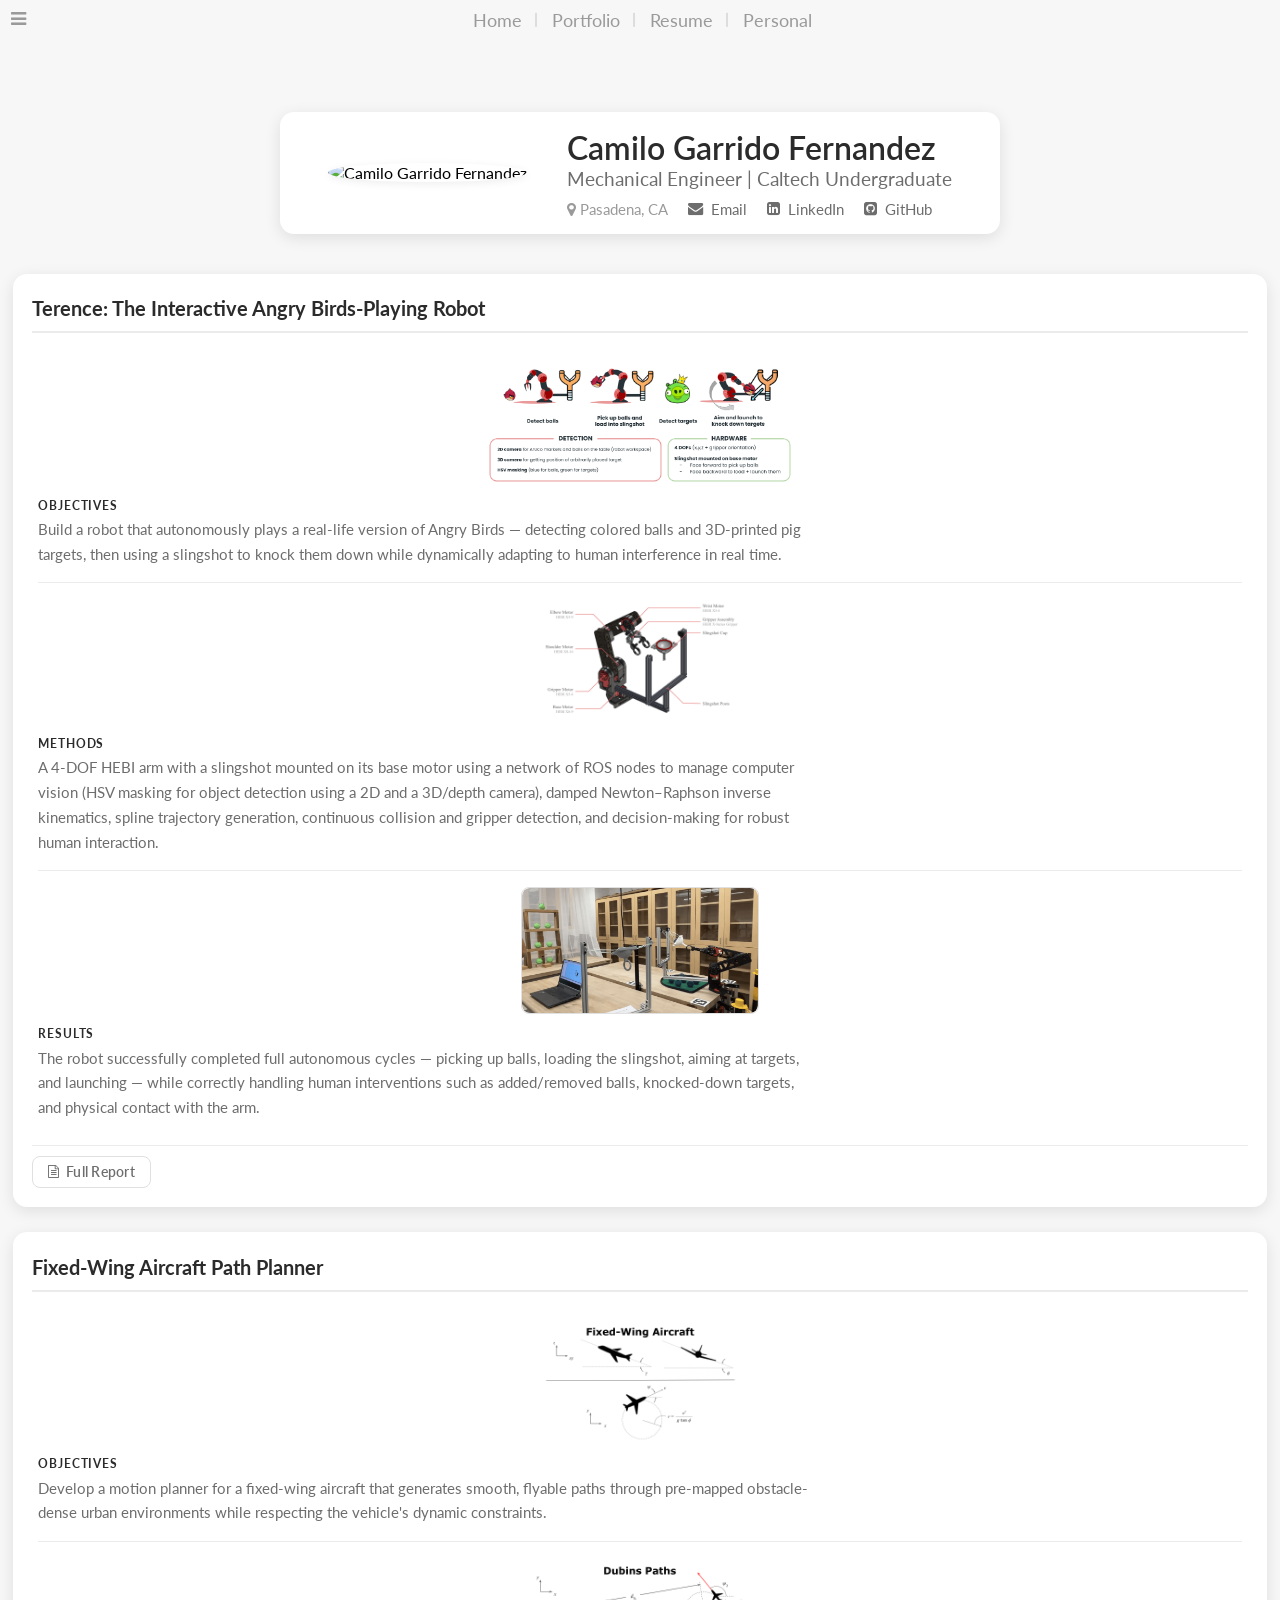
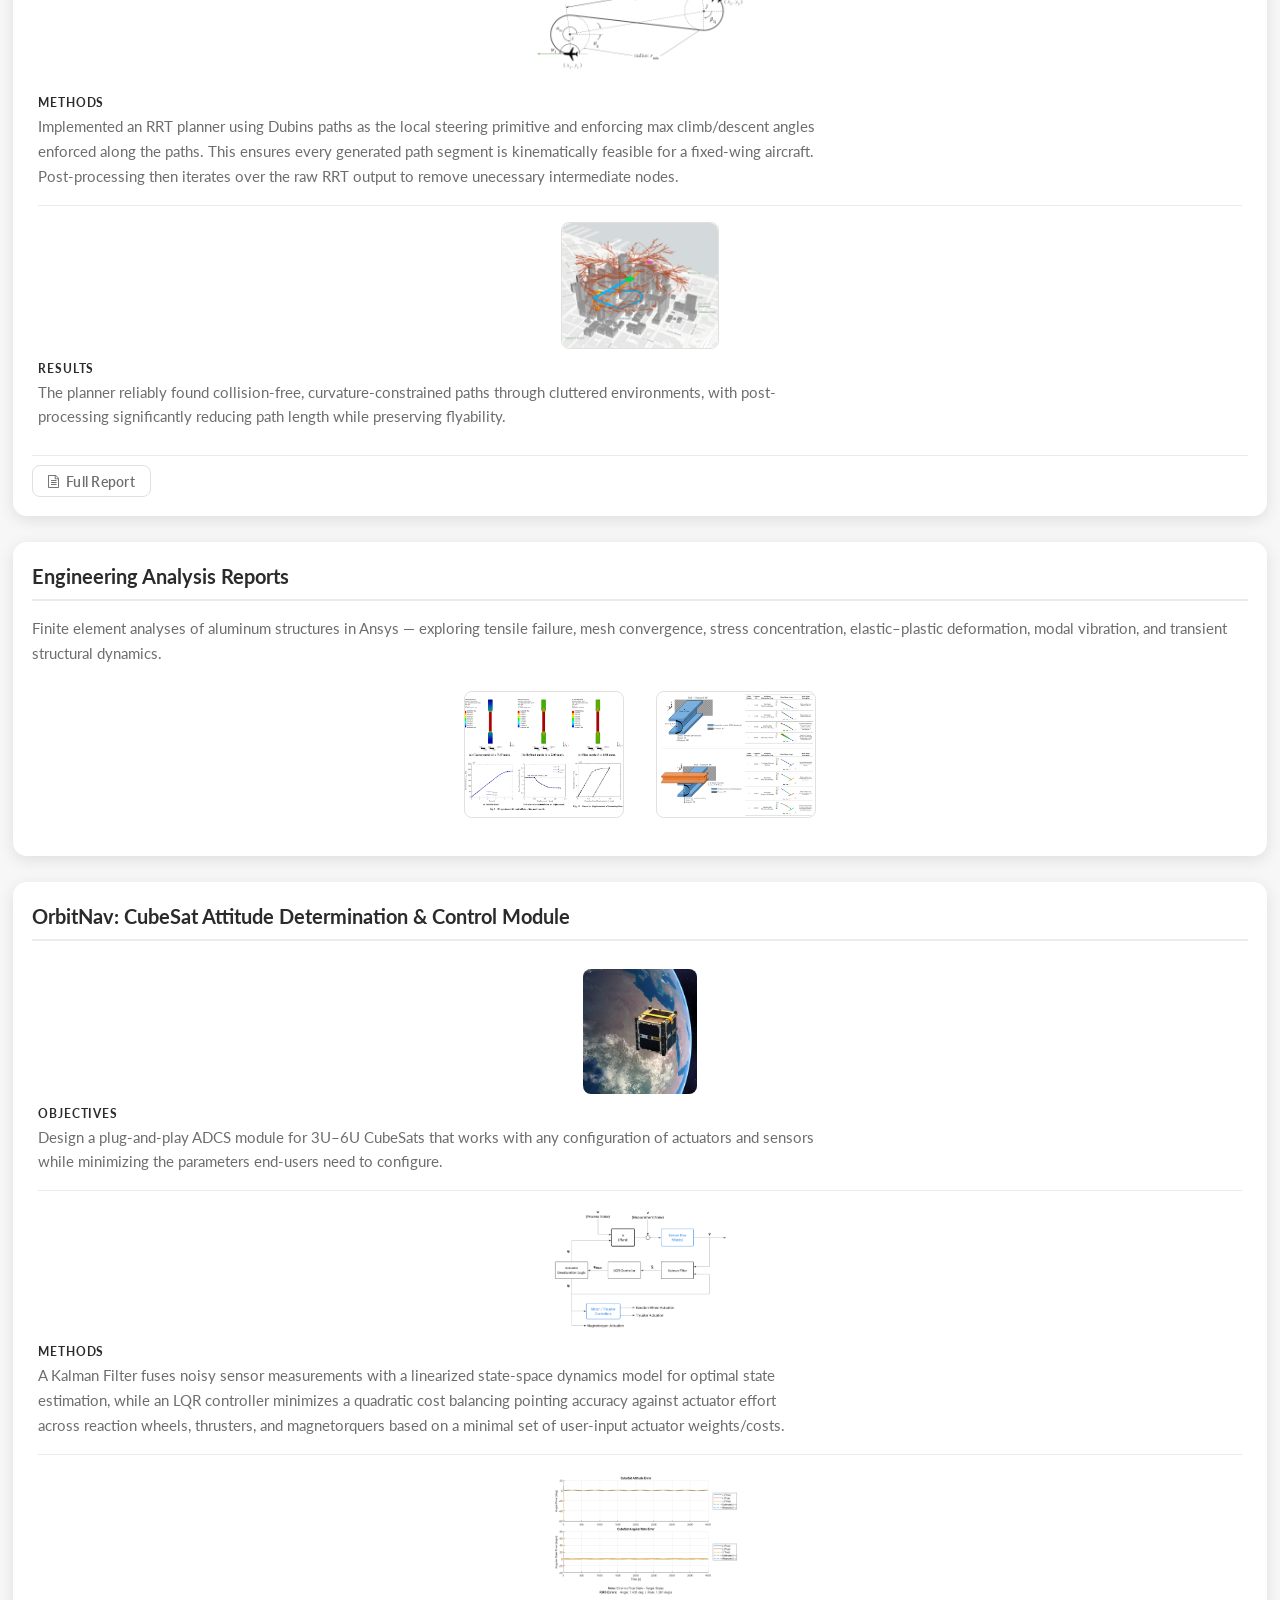
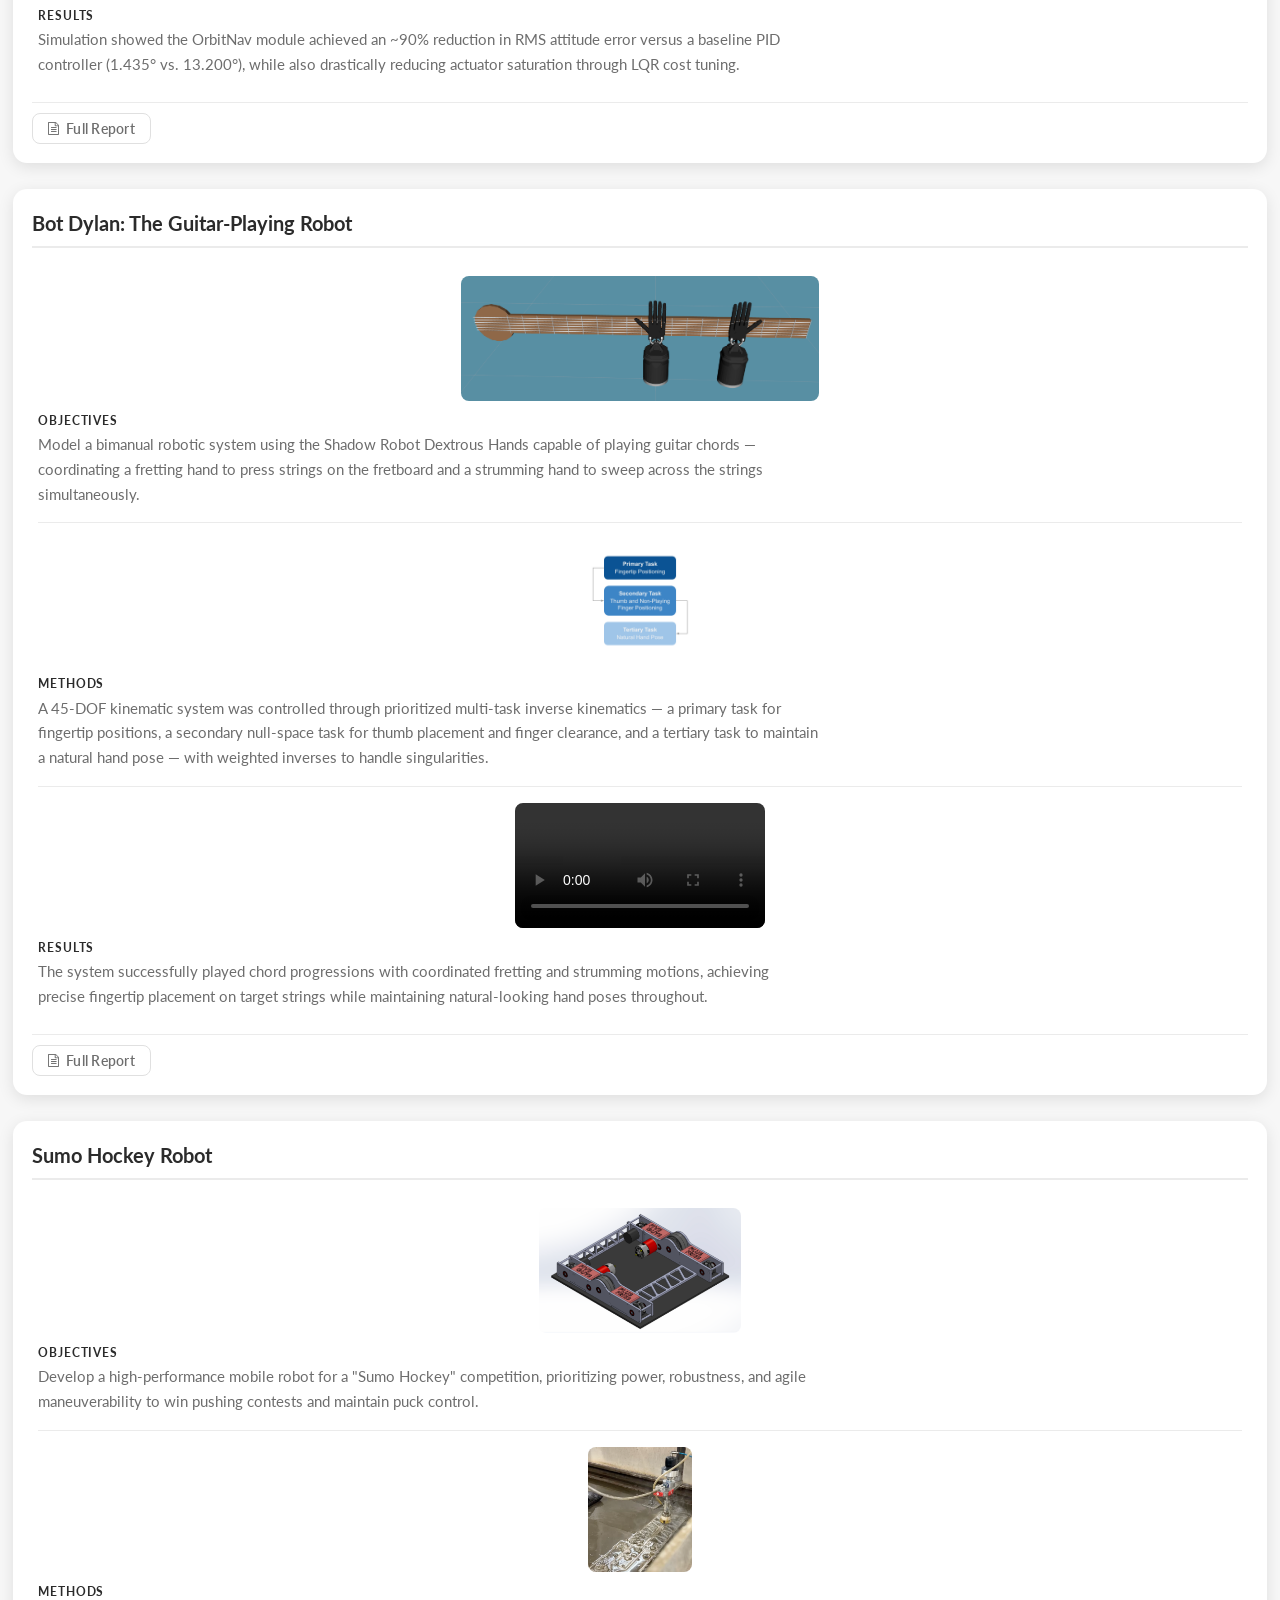
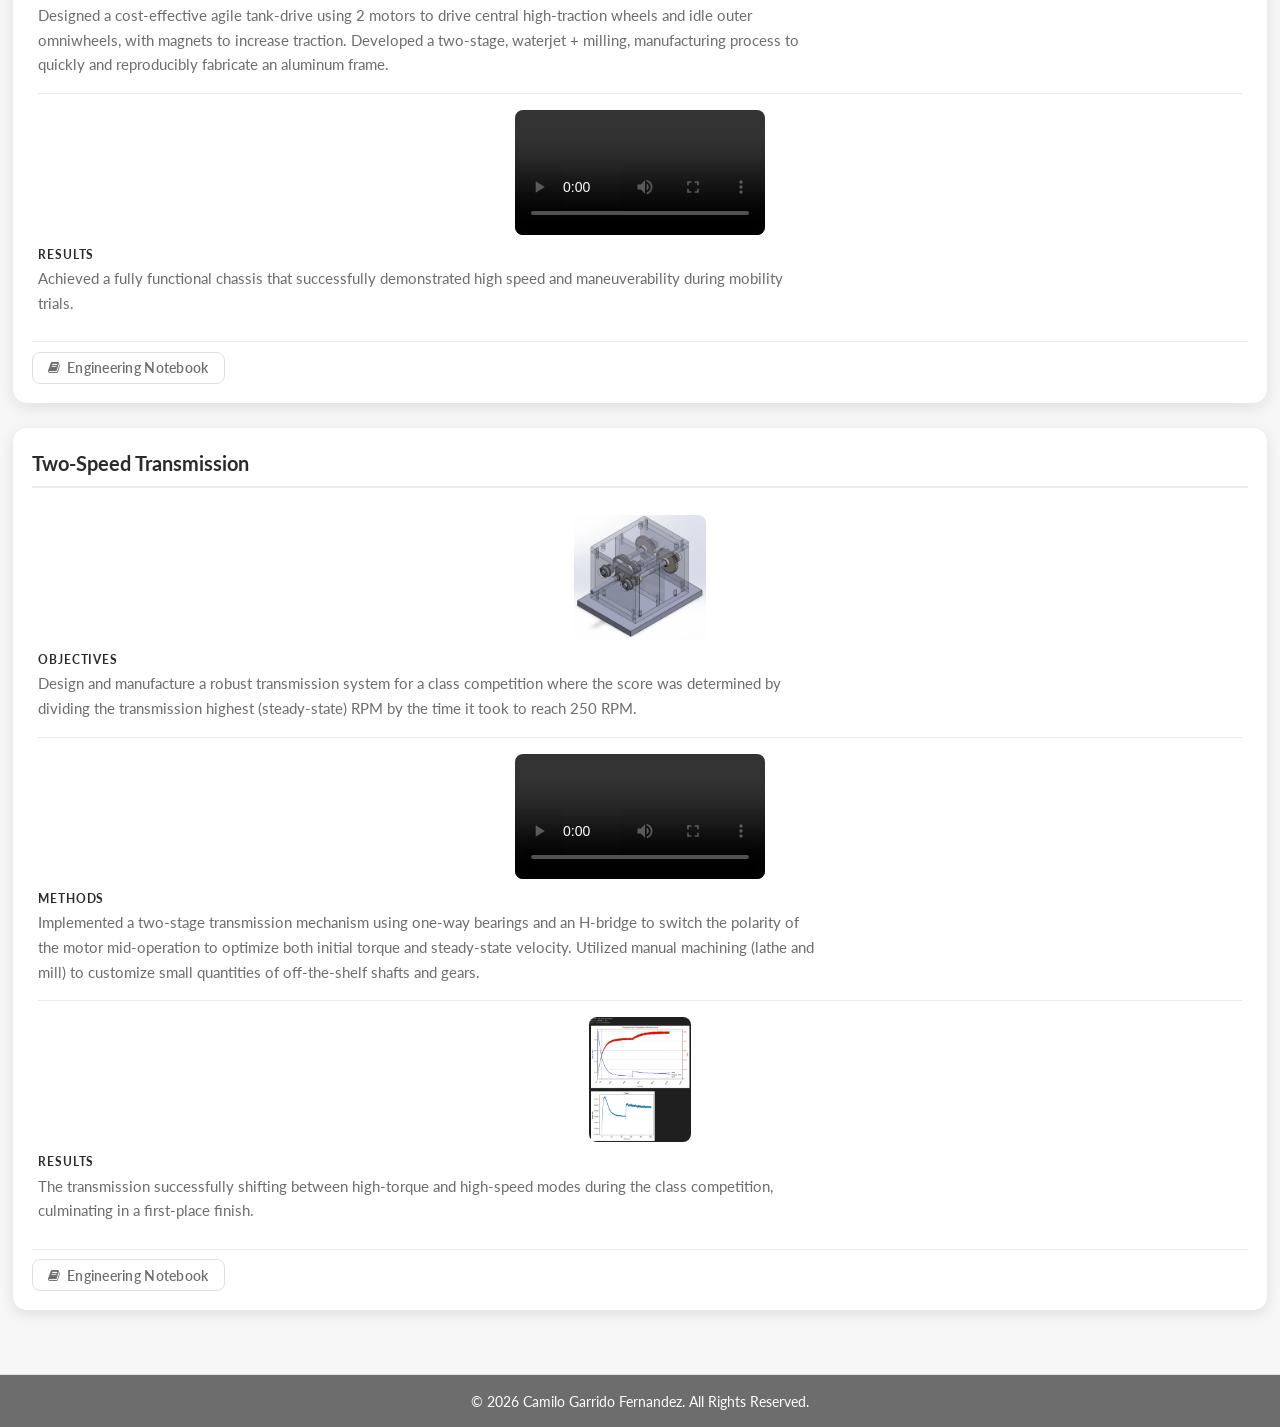
==== commit e22245ea: "finalized new website initial portfolio content" ====
--- a/portfolio.html
+++ b/portfolio.html
@@ -77,7 +77,7 @@
                             <img class="project-img" src="media/terence_me134/terence_objective.png" alt="Terence objective diagram"/>
                         </div>
                         <p class="section-label">Objectives</p>
-                        <p class="section-body">Build a robot that autonomously plays a real-life version of Angry Birds — detecting colored balls and 3D-printed pig targets, then using a slingshot to knock them down while gracefully adapting to human interference in real time.</p>
+                        <p class="section-body">Build a robot that autonomously plays a real-life version of Angry Birds — detecting colored balls and 3D-printed pig targets, then using a slingshot to knock them down while dynamically adapting to human interference in real time.</p>
                     </div>
 
                     <div class="section-divider"></div>
@@ -103,7 +103,7 @@
                             </div>
                         </div>
                         <p class="section-label">Methods</p>
-                        <p class="section-body">A 4-DOF HEBI arm with a slingshot mounted on its base motor used ROS with eight nodes spanning computer vision (HSV masking, ArUco markers, Intel RealSense depth), damped Newton–Raphson inverse kinematics, spline trajectory generation, and continuous collision/gripper detection for robust human interaction.</p>
+                        <p class="section-body">A 4-DOF HEBI arm with a slingshot mounted on its base motor using a network of ROS nodes to manage computer vision (HSV masking for object detection using a 2D and a 3D/depth camera), damped Newton–Raphson inverse kinematics, spline trajectory generation, continuous collision and gripper detection, and decision-making for robust human interaction.</p>
                     </div>
 
                     <div class="section-divider"></div>
@@ -139,7 +139,7 @@
                             <img class="project-img" src="media/aircraft_planner_me133b/plane_model_diagram.png" alt="Plane model diagram"/>
                         </div>
                         <p class="section-label">Objectives</p>
-                        <p class="section-body">Develop a motion planner for a fixed-wing aircraft that generates smooth, flyable paths through obstacle-laden environments while respecting the vehicle's minimum turning radius constraints.</p>
+                        <p class="section-body">Develop a motion planner for a fixed-wing aircraft that generates smooth, flyable paths through pre-mapped obstacle-dense urban environments while respecting the vehicle's dynamic constraints.</p>
                     </div>
 
                     <div class="section-divider"></div>
@@ -149,7 +149,7 @@
                             <img class="project-img" src="media/aircraft_planner_me133b/dubins_path_diagram.png" alt="Dubins path diagram"/>
                         </div>
                         <p class="section-label">Methods</p>
-                        <p class="section-body">An RRT planner was implemented using Dubins paths as the local steering primitive, ensuring every generated path segment is kinematically feasible for a fixed-wing aircraft; post-processing then shortened and smoothed the raw RRT output.</p>
+                        <p class="section-body">Implemented an RRT planner using Dubins paths as the local steering primitive and enforcing max climb/descent angles enforced along the paths. This ensures every generated path segment is kinematically feasible for a fixed-wing aircraft. Post-processing then iterates over the raw RRT output to remove unecessary intermediate nodes.</p>
                     </div>
 
                     <div class="section-divider"></div>
@@ -233,7 +233,7 @@
                             <img class="project-img" src="media/orbitnav_ae_103a/cubesat.jpeg.jpg" alt="CubeSat in orbit"/>
                         </div>
                         <p class="section-label">Objectives</p>
-                        <p class="section-body">Design a plug-and-play ADCS module for 3U–6U CubeSats that works with any combination of sensors and actuators while minimizing the parameters end-users need to configure.</p>
+                        <p class="section-body">Design a plug-and-play ADCS module for 3U–6U CubeSats that works with any configuration of actuators and sensors while minimizing the parameters end-users need to configure.</p>
                     </div>
 
                     <div class="section-divider"></div>
@@ -243,7 +243,7 @@
                             <img class="project-img" src="media/orbitnav_ae_103a/orbitnav_diagram.png" alt="OrbitNav block diagram"/>
                         </div>
                         <p class="section-label">Methods</p>
-                        <p class="section-body">A Kalman Filter fuses noisy sensor measurements with a linearized state-space dynamics model for optimal state estimation, while an LQR controller minimizes a quadratic cost balancing pointing accuracy against actuator effort across reaction wheels, thrusters, and magnetorquers simultaneously.</p>
+                        <p class="section-body">A Kalman Filter fuses noisy sensor measurements with a linearized state-space dynamics model for optimal state estimation, while an LQR controller minimizes a quadratic cost balancing pointing accuracy against actuator effort across reaction wheels, thrusters, and magnetorquers based on a minimal set of user-input actuator weights/costs.</p>
                     </div>
 
                     <div class="section-divider"></div>
@@ -269,7 +269,7 @@
                             </div>
                         </div>
                         <p class="section-label">Results</p>
-                        <p class="section-body">Simulation showed the OrbitNav module achieved an ~90% reduction in RMS attitude error versus a baseline PID controller (1.435° vs. 13.200°), while also drastically reducing magnetorquer wear by penalizing excessive actuation through LQR cost tuning.</p>
+                        <p class="section-body">Simulation showed the OrbitNav module achieved an ~90% reduction in RMS attitude error versus a baseline PID controller (1.435° vs. 13.200°), while also drastically reducing actuator saturation through LQR cost tuning.</p>
                     </div>
 
                 </div>
@@ -286,6 +286,9 @@
                 <div class="project-sections-row">
 
                     <div class="project-section">
+                        <div class="section-media">
+                            <img class="project-img" src="media/bot_dylan_me133a/bot_dylan_hands_and_guitar.png" alt="Bot Dylan Robot Hands and Guitar"/>
+                        </div>
                         <p class="section-label">Objectives</p>
                         <p class="section-body">Model a bimanual robotic system using the Shadow Robot Dextrous Hands capable of playing guitar chords — coordinating a fretting hand to press strings on the fretboard and a strumming hand to sweep across the strings simultaneously.</p>
                     </div>
@@ -293,6 +296,9 @@
                     <div class="section-divider"></div>
 
                     <div class="project-section">
+                        <div class="section-media">
+                            <img class="project-img" src="media/bot_dylan_me133a/bot_dylan_task_hierarchy.png" alt="Bot Dylan Task Hierarchy"/>
+                        </div>
                         <p class="section-label">Methods</p>
                         <p class="section-body">A 45-DOF kinematic system was controlled through prioritized multi-task inverse kinematics — a primary task for fingertip positions, a secondary null-space task for thumb placement and finger clearance, and a tertiary task to maintain a natural hand pose — with weighted inverses to handle singularities.</p>
                     </div>
@@ -300,8 +306,14 @@
                     <div class="section-divider"></div>
 
                     <div class="project-section">
-                        <p class="section-label">Results</p>
-                        <p class="section-body">The system successfully played chord progressions (C, E, G) with coordinated fretting and strumming motions, achieving precise fingertip placement on target strings while maintaining natural-looking hand poses throughout.</p>
+                        <div class="section-media">
+                            <video class="project-vid" controls>
+                                <source src="media/bot_dylan_me133a/bot_dylan_video.mp4" type="video/mp4">
+                                Bot Dylan Video (not supported by your browser)
+                            </video>
+                        </div>
+                        <p class="section-label">Results</p>
+                        <p class="section-body">The system successfully played chord progressions with coordinated fretting and strumming motions, achieving precise fingertip placement on target strings while maintaining natural-looking hand poses throughout.</p>
                     </div>
 
                 </div>
@@ -318,15 +330,21 @@
                 <div class="project-sections-row">
 
                     <div class="project-section">
-                        <p class="section-label">Objectives</p>
-                        <p class="section-body">Develop a high-performance mobile robot for a "Sumo Hockey" competition, prioritizing power, robustness, and agile maneuverability to win pushing contests while maintaining precise puck control.</p>
-                    </div>
-
-                    <div class="section-divider"></div>
-
-                    <div class="project-section">
-                        <p class="section-label">Methods</p>
-                        <p class="section-body">Designed a drivetrain using 12V AndyMark Redline motors and a 10:1 gear ratio. Fabricated an aluminum frame via waterjet cutting and integrated custom 3D-printed herringbone gears and magnetic downforce for optimized traction.</p>
+                        <div class="section-media">
+                            <img class="project-img" src="media/sumo_hockey_robot_me72a/me72a_chassis.png" alt="Sumo Hockey Robot Drivetrain"/>
+                        </div>
+                        <p class="section-label">Objectives</p>
+                        <p class="section-body">Develop a high-performance mobile robot for a "Sumo Hockey" competition, prioritizing power, robustness, and agile maneuverability to win pushing contests and maintain puck control.</p>
+                    </div>
+
+                    <div class="section-divider"></div>
+
+                    <div class="project-section">
+                        <div class="section-media">
+                            <img class="project-img" src="media/sumo_hockey_robot_me72a/me72a_waterjet.png" alt="Waterjetting the Chassis Frame"/>
+                        </div>
+                        <p class="section-label">Methods</p>
+                        <p class="section-body">Designed a cost-effective agile tank-drive using 2 motors to drive central high-traction wheels and idle outer omniwheels, with magnets to increase traction. Developed a two-stage, waterjet + milling, manufacturing process to quickly and reproducibly fabricate an aluminum frame.</p>
                     </div>
 
                     <div class="section-divider"></div>
@@ -334,12 +352,12 @@
                     <div class="project-section">
                         <div class="section-media">
                             <video class="project-vid" controls>
-                                <source src="media/sumo_hockey_robot _me72a/robot_scoring.mp4" type="video/mp4">
+                                <source src="media/sumo_hockey_robot_me72a/robot_scoring.mp4" type="video/mp4">
                                 Transmission Video (not supported by your browser)
                             </video>
                         </div>
                         <p class="section-label">Results</p>
-                        <p class="section-body">Achieved a fully functional chassis that successfully demonstrated high speed and maneuverability during mobility trials. Validated the durability of 3D-printed Nylon-CF gears against extreme impact and stall torque loads.</p>
+                        <p class="section-body">Achieved a fully functional chassis that successfully demonstrated high speed and maneuverability during mobility trials.</p>
                     </div>
 
                 </div>
@@ -360,7 +378,7 @@
                             <img class="project-img" src="media/transmission_me14/transmission_cad.png" alt="Transmission CAD"/>
                         </div>
                         <p class="section-label">Objectives</p>
-                        <p class="section-body">Design and manufacture a robust two-speed transmission system capable of shifting under load while meeting strict weight and volume constraints for small-scale vehicle applications.</p>
+                        <p class="section-body">Design and manufacture a robust transmission system for a class competition where the score was determined by dividing the transmission highest (steady-state) RPM by the time it took to reach 250 RPM.</p>
                     </div>
 
                     <div class="section-divider"></div>
@@ -373,7 +391,7 @@
                             </video>
                         </div>
                         <p class="section-label">Methods</p>
-                        <p class="section-body">Utilized manual machining (lathe and mill) to create custom shafts and gears. Implemented a dog-clutch engagement mechanism for rapid shifting and performed failure analysis to ensure gear teeth could withstand peak torque.</p>
+                        <p class="section-body">Implemented a two-stage transmission mechanism using one-way bearings and an H-bridge to switch the polarity of the motor mid-operation to optimize both initial torque and steady-state velocity. Utilized manual machining (lathe and mill) to customize small quantities of off-the-shelf shafts and gears.</p>
                     </div>
 
                     <div class="section-divider"></div>
@@ -383,7 +401,7 @@
                             <img class="project-img" src="media/transmission_me14/team2trial1.png" alt="Transmission trial"/>
                         </div>
                         <p class="section-label">Results</p>
-                        <p class="section-body">The transmission successfully passed all physical trials, demonstrating smooth shifting between high-torque and high-speed modes without mechanical failure under maximum rated load.</p>
+                        <p class="section-body">The transmission successfully shifting between high-torque and high-speed modes during the class competition, culminating in a first-place finish.</p>
                     </div>
 
                 </div>
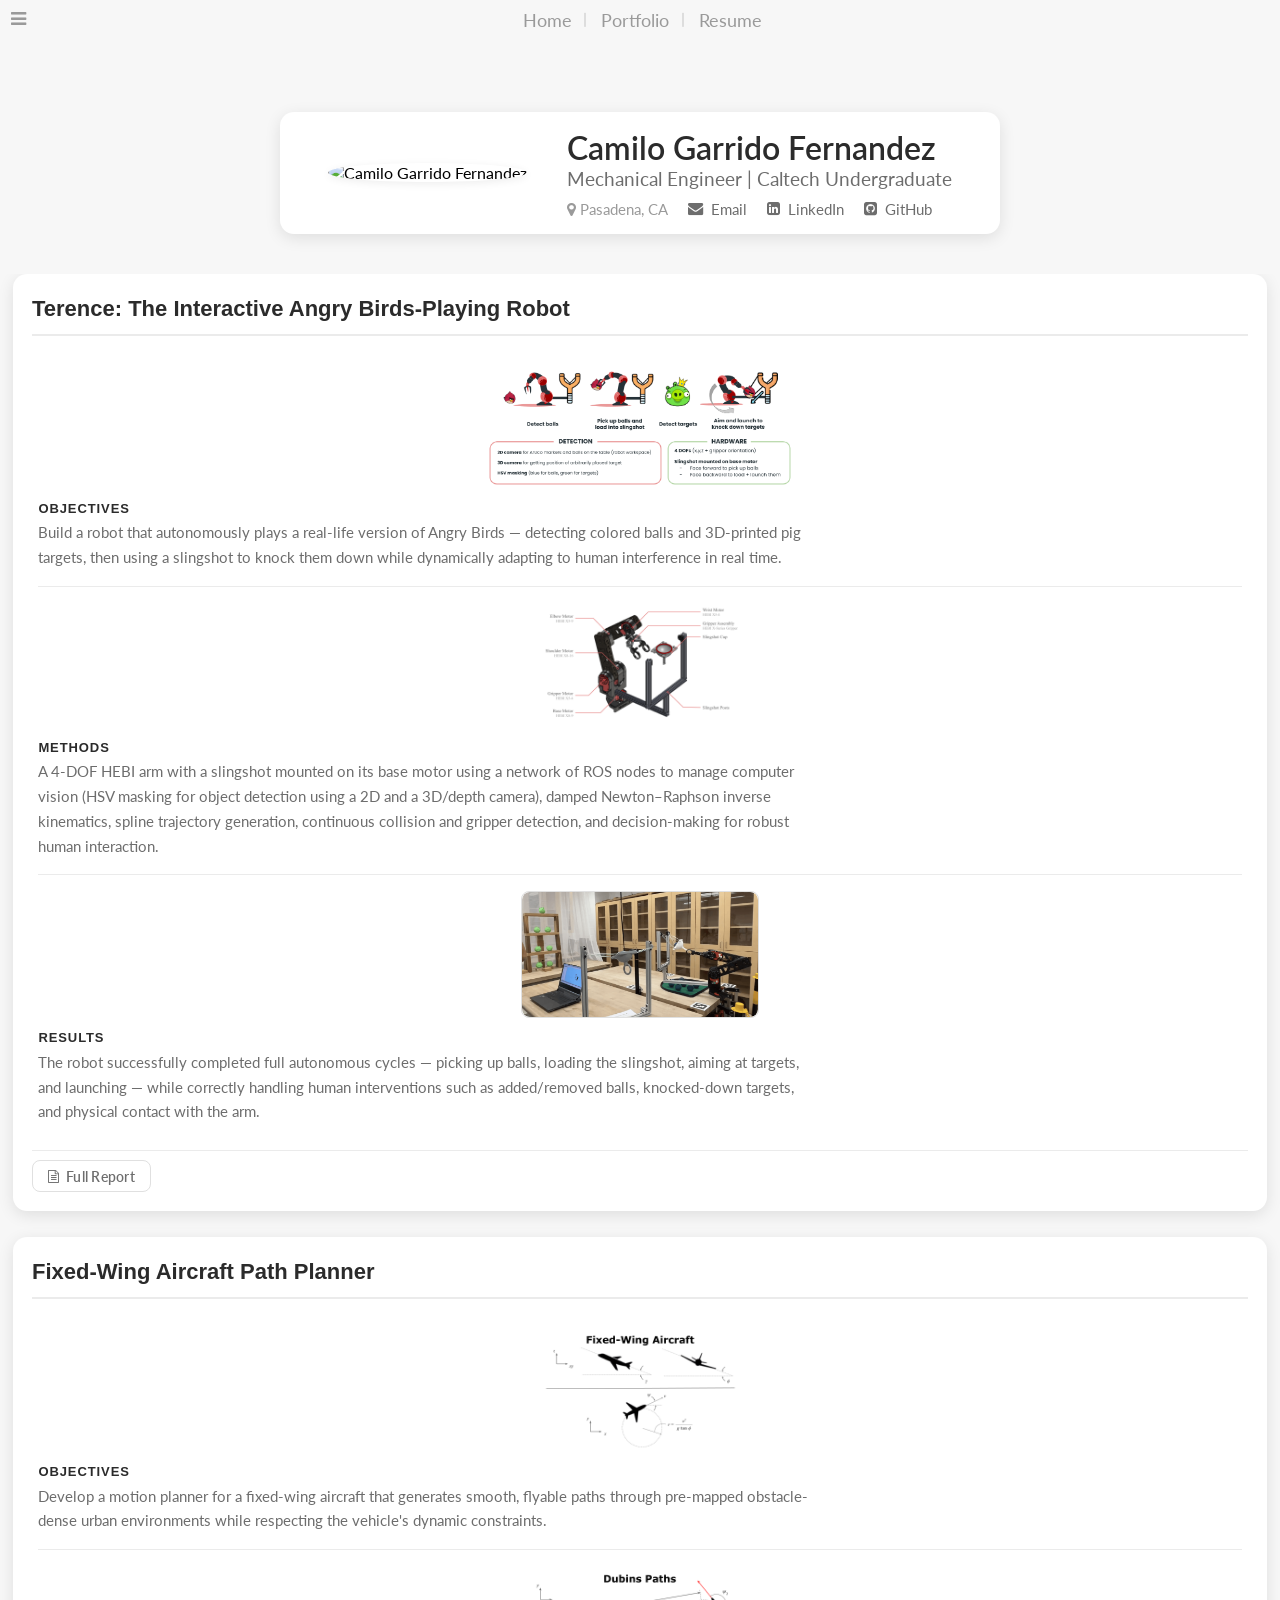
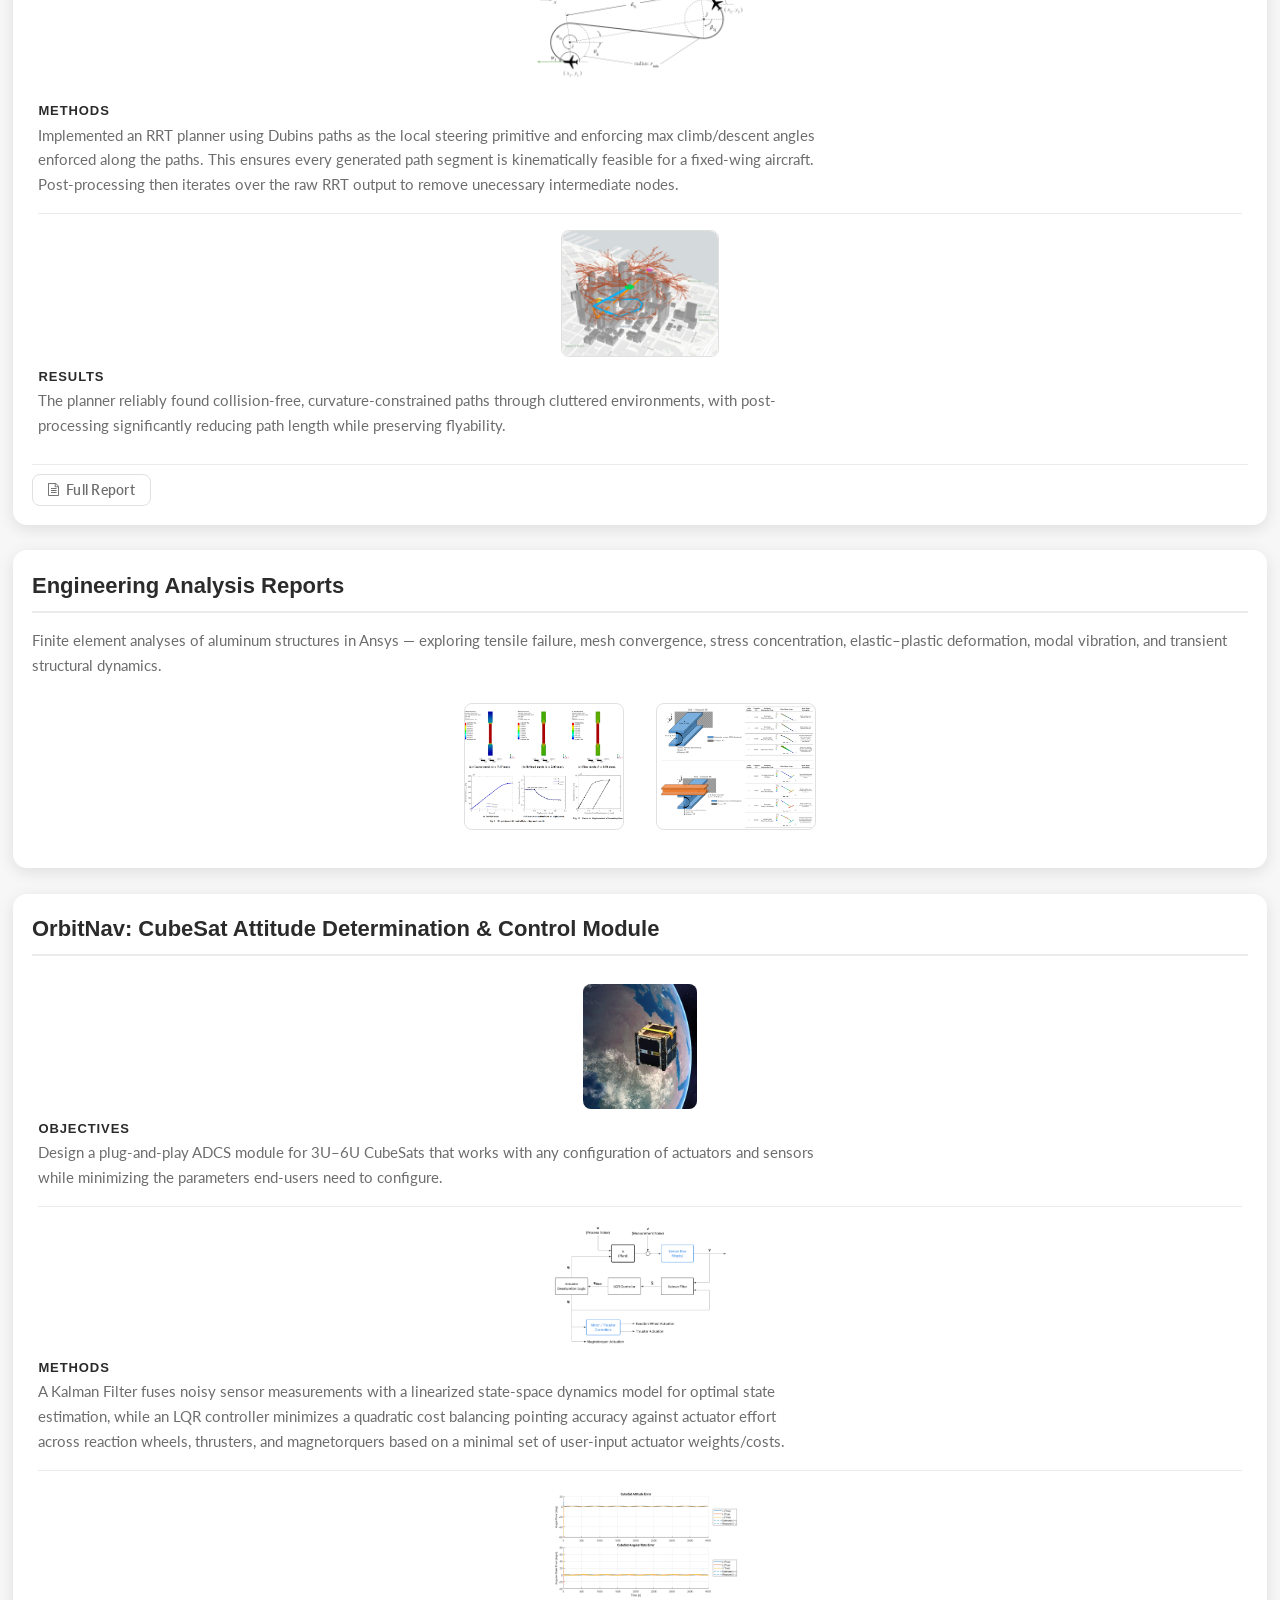
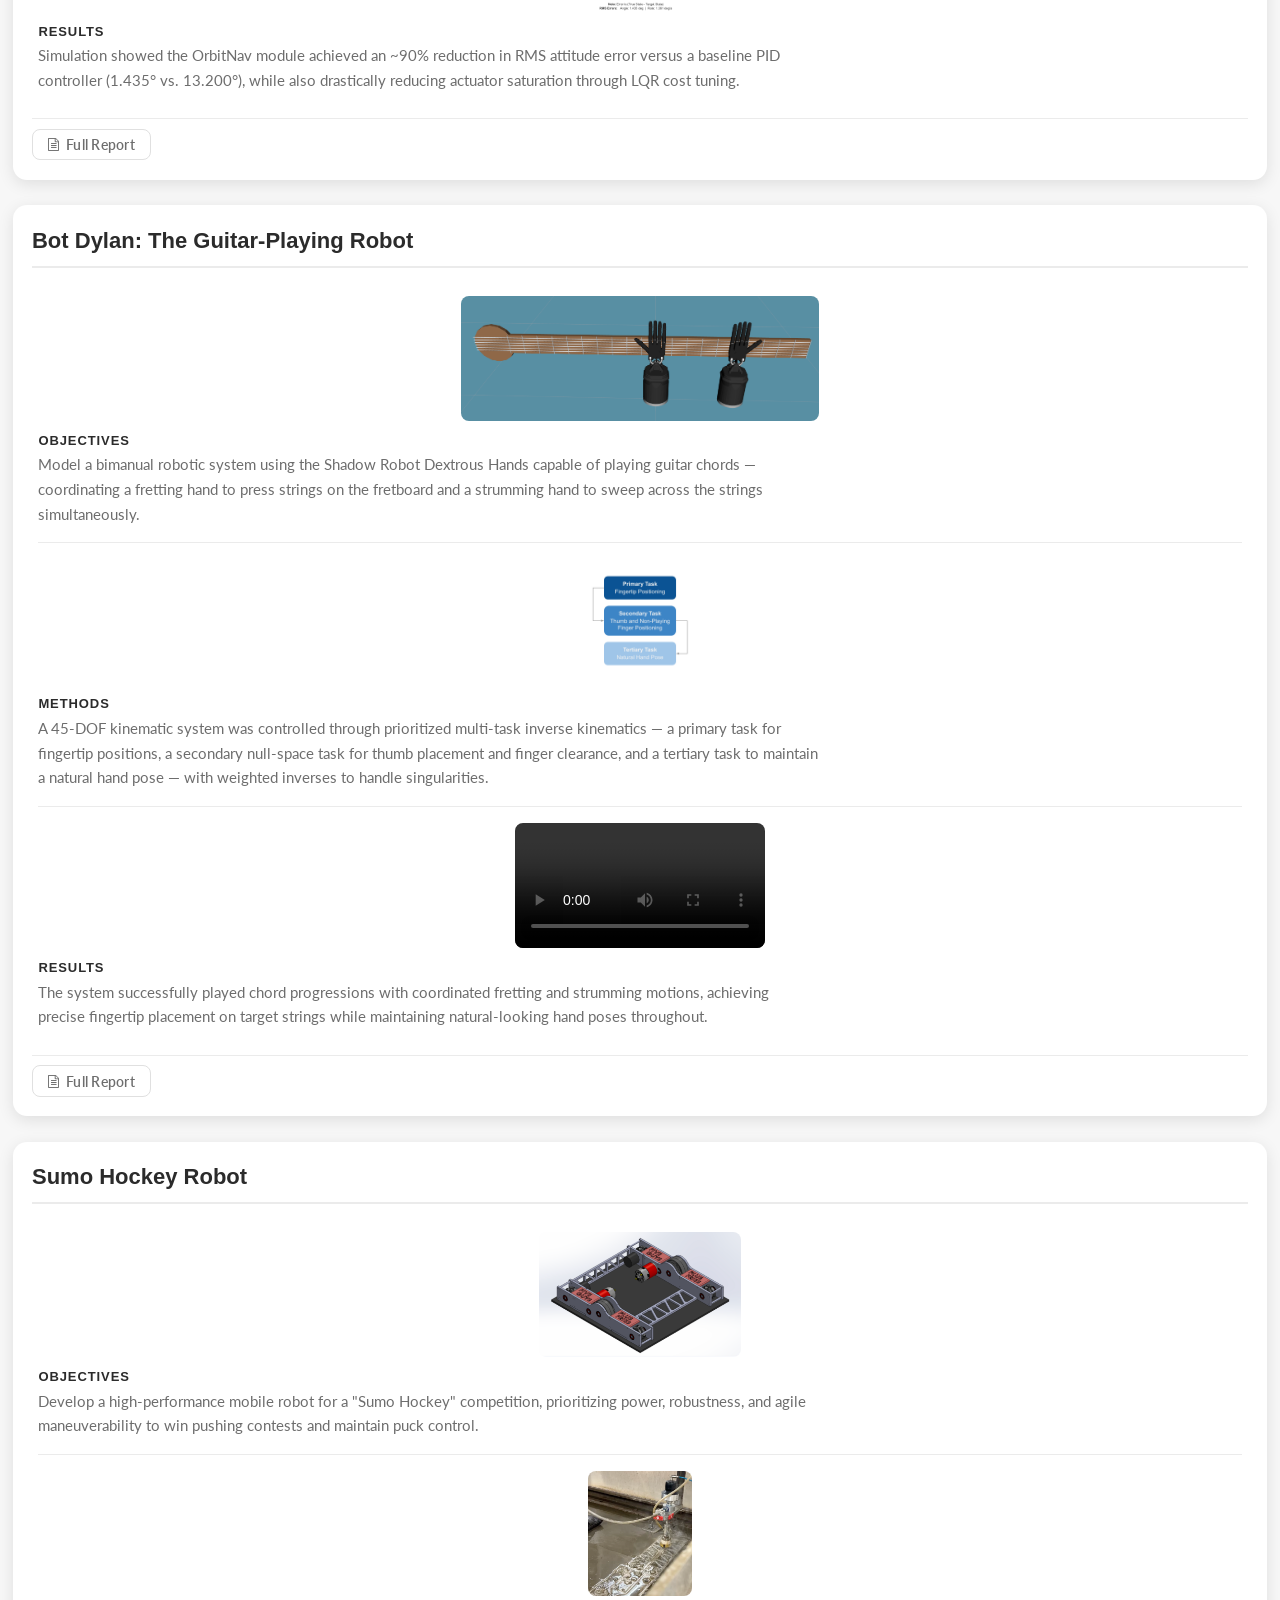
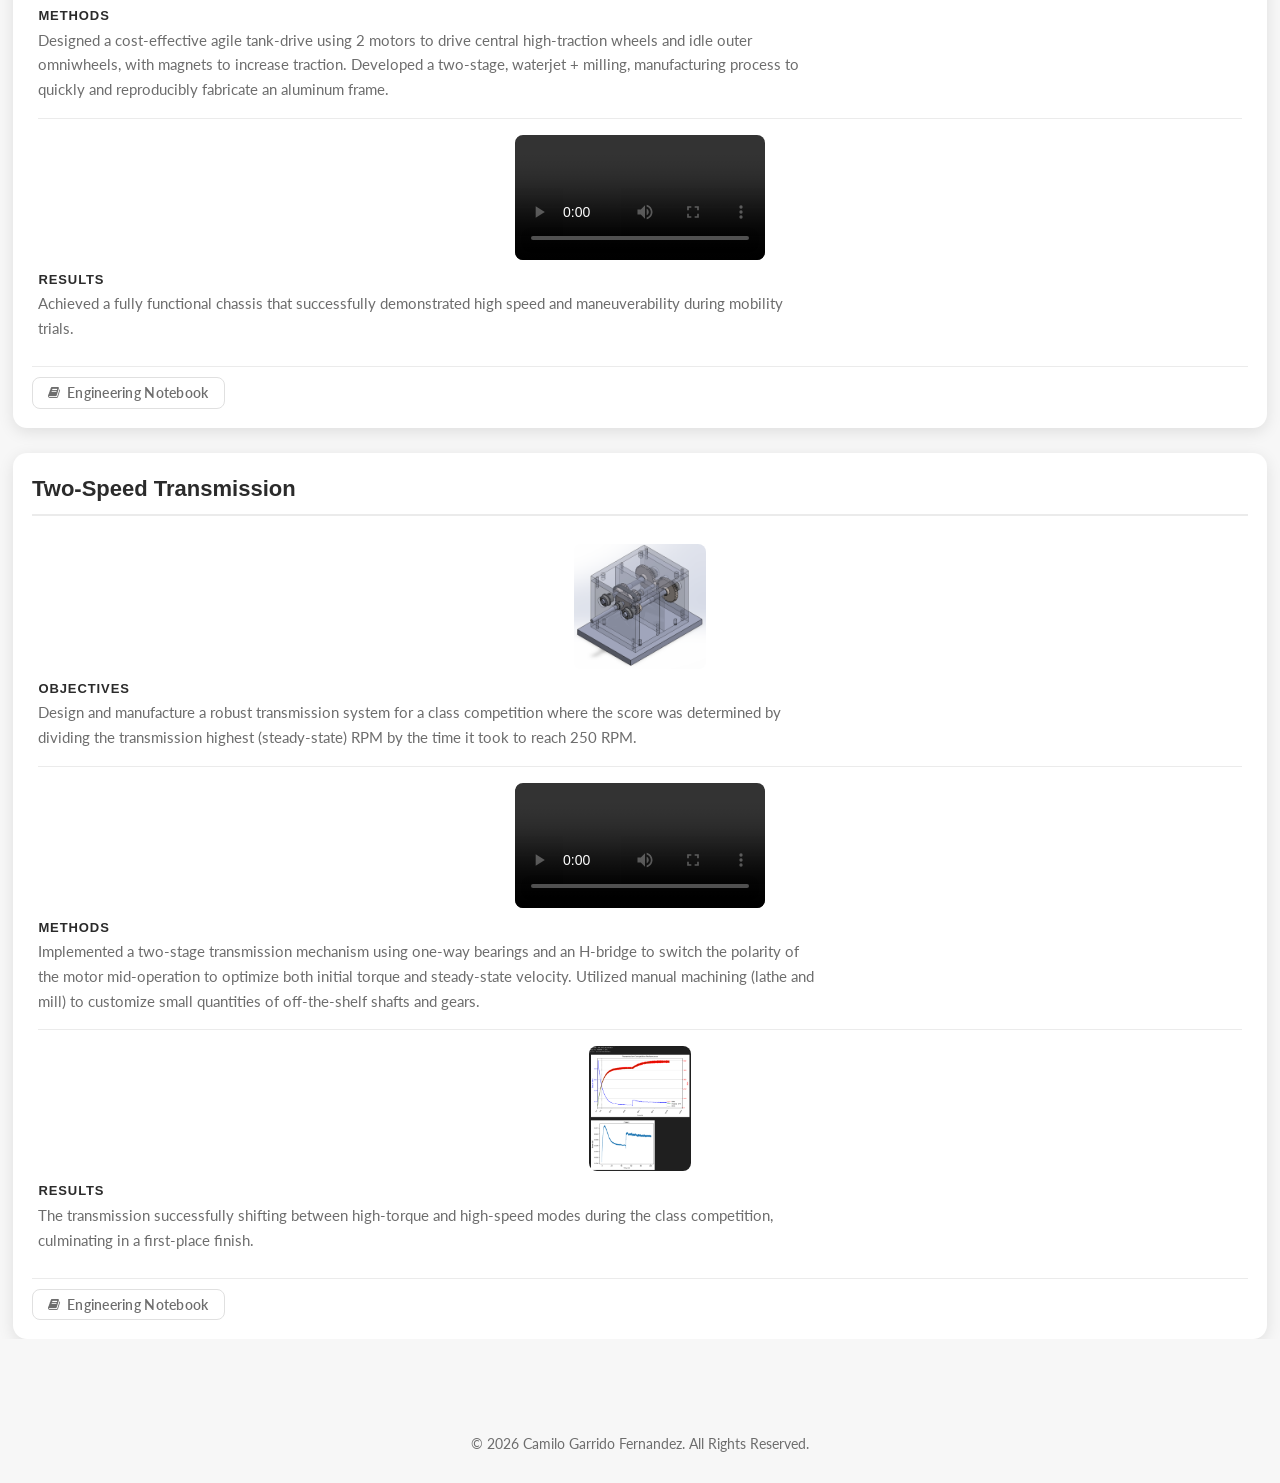
==== commit 1ace76a6: "cleaned up resume page, footers, and contact modal" ====
--- a/portfolio.html
+++ b/portfolio.html
@@ -21,11 +21,11 @@
             <li><a href="index.html">Home</a></li>
             <li><a href="portfolio.html">Portfolio</a></li>
             <li><a href="resume.html">Resume</a></li>
-            <li><a href="interests.html">Personal</a></li>
+            <!-- <li><a href="interests.html">Personal</a></li> -->
         </ul>
     </div>
 
-    <div id="modal-backdrop"></div>
+    <!-- <div id="modal-backdrop"></div> -->
 
     <main id="main">
 
--- a/styles.css
+++ b/styles.css
@@ -40,22 +40,34 @@
     --img-height: 180px;
 }
 
-html, body {
-    height: 100%;
+html {
+    min-height: 100%;
     margin: 0;
     padding: 0;
 }
 
 body {
+    /* min-height: 100vh; */
+    margin: 0;
+    padding: 0;
     font-family: Lato, Arial;
     display: flex;
     flex-direction: column;
     background-color: var(--bg);
+    overflow-x: hidden;
+}
+
+/* ─────────────────────────── COLLAPSED PROFILE CARD (index mobile) ────── */
+
+/* Shown in mobile via @media; hidden on desktop below */
+#profile-collapsed-landscape {
+    display: none;
 }
 
 main {
     flex: 1;
     padding-top: 96px;
+    overflow: hidden;
 }
 
 ul {
@@ -296,9 +308,18 @@
     gap: 2.5em;
     width: 100%;
     max-width: 96em;
-    margin: 2.5em auto 4em auto;
+    margin: 2.5em auto 0 auto;
     padding: 0 3em;
     box-sizing: border-box;
+    overflow: clip;
+}
+
+/* ─────────────────────────────── MAIN ─────────────────────────────── */
+
+main {
+    flex: 1;
+    padding-top: 96px;
+    padding-bottom: 4em;
 }
 
 /* ─────────────────────────── PROJECT CARD ─────────────────────────── */
@@ -316,8 +337,8 @@
 }
 
 .project-title {
-    font-size: 20px;
-    font-weight: 700;
+    font-size: 22px;
+    font-weight: 800;
     color: var(--text-primary);
     margin: 0 0 0.1em 0;
     padding: 0 0 0.55em 0;
@@ -452,7 +473,7 @@
     bottom: 0;
     display: flex;
     flex-direction: row;
-    overflow-x: hidden;
+    overflow: hidden;
     scroll-snap-type: none;
     scrollbar-width: none;
     -ms-overflow-style: none;
@@ -527,17 +548,22 @@
 }
 
 .carousel-dots {
+    display: flex;
     position: absolute;
     bottom: 6px;
     left: 0;
     right: 0;
     text-align: center;
-    padding: 3px 0;
+    height: 16px;
+    width: fit-content;
+    margin: auto;
+    padding: 0;
+    border-radius: 8px;
     z-index: 3;
     opacity: 0;
     pointer-events: none;
     transition: opacity 0.25s ease;
-    background: transparent;
+    background: rgba(255, 255, 255, 0.75);
 }
 
 .carousel-container:hover .carousel-dots {
@@ -545,25 +571,25 @@
 }
 
 .dot {
-    height: 7px;
-    width: 7px;
-    margin: 0 4px;
-    background-color: rgba(255, 255, 255, 0.60);
+    height: 8px;
+    width: 8px;
+    margin: auto 4px;
+    background-color: #bbb;
     border-radius: 50%;
     display: inline-block;
     transition: background-color 0.15s ease;
-    box-shadow: 0 1px 3px rgba(0,0,0,0.30);
+    box-shadow: 0 1px 2px rgba(0,0,0,0.15);
 }
 
 .dot.active {
-    background-color: rgba(255, 255, 255, 0.95);
+    background-color: #555;
 }
 
 /* ─────────────────────────── SECTION LABELS & TEXT ─────────────────────────── */
 
 .section-label {
-    font-size: 12px;
-    font-weight: 700;
+    font-size: 13px;
+    font-weight: 800;
     color: var(--text-primary);
     margin: 0 0 0.35em 0;
     padding: 0;
@@ -650,6 +676,8 @@
     gap: 5em;
     width: 100%;
     max-width: 75em;
+    padding: 0 3em;
+    box-sizing: border-box;
 }
 
 #profile-wrapper {
@@ -745,7 +773,7 @@
 h4 {
     margin: 1em;
     padding: 0.25em 0;
-    color: white;
+    color: var(--text-secondary);
     font-size: 14px;
     font-weight: 400;
     text-align: center;
@@ -816,6 +844,7 @@
         gap: 2.5em;
         width: 100%;
         max-width: 75em;
+        padding: 0 0.8em;
     }
 
     #profile-wrapper {
@@ -826,7 +855,6 @@
     }
 
     #profile {
-        margin-left: 156.41px;
         display: flex;
         position: static;
         height: fit-content;
@@ -834,24 +862,26 @@
         flex-direction: row;
         flex-wrap: nowrap;
         align-items: center;
-        justify-content: right;
+        justify-content: center;
         gap: 0.5em;
-        transition: margin-left 0.3s ease-in-out;
+        margin-left: 0;
     }
 
     #headshot, #name, #headline { display: none; }
 
+    /* New landscape-style collapsed card */
     #profile-collapsed {
         display: flex;
+        flex-direction: row;
+        flex-wrap: wrap;
         align-items: center;
-        justify-content: space-between;
-        margin: 0 auto;
-        width: fit-content;
-        padding: 0.5em 1em;
         gap: 1em;
+        padding: 0.85em 1.5em;
         background-color: var(--surface);
         border-radius: var(--radius-lg);
         box-shadow: var(--shadow-md);
+        width: fit-content;
+        max-width: 90vw;
     }
 
     #headshot-collapsed {
@@ -860,33 +890,50 @@
         height: 4em;
         border-radius: 50%;
         flex-shrink: 0;
+        object-fit: cover;
     }
 
     .profile-text-mobile {
         display: flex;
         flex-direction: column;
         align-items: flex-start;
-    }
-
-    .profile-text-mobile * { text-align: left; text-wrap: nowrap; }
-    #name-mobile     { font-size: 20px; font-weight: 600; overflow: hidden; }
-    #headline-mobile { font-size: 16px; }
-
-    #connect-button {
-        display: block;
-        background-color: var(--text-secondary);
-        color: white;
-        border: none;
-        border-radius: var(--radius-sm);
-        padding: 1em;
-        font-size: 14px;
-        font-weight: 600;
-        cursor: pointer;
-        transition: background-color 0.2s ease;
-        flex-shrink: 0;
-    }
-
-    #connect-button:hover { background-color: var(--text-primary); }
+        gap: 0.1em;
+    }
+
+    .profile-text-mobile * { text-align: left; }
+    #name-mobile     { font-size: 17px; font-weight: 700; color: var(--text-primary); }
+    #headline-mobile { font-size: 13px; font-weight: 400; color: var(--text-secondary); }
+
+    #contact-bar-mobile {
+        display: flex;
+        flex-wrap: wrap;
+        gap: 10px 16px;
+        padding: 0;
+        margin: 0;
+        list-style: none;
+    }
+
+    #profile-wrapper #contact-bar-mobile li p,
+    #contact-bar-mobile li a {
+        font-size: 0.85rem;
+        color: var(--text-secondary);
+        text-decoration: none;
+        display: flex;
+        align-items: center;
+        gap: 5px;
+        transition: color 0.2s;
+    }
+
+    #contact-bar-mobile li p {
+        color: var(--text-muted);
+        font-size: 0.85rem;
+    }
+
+    #contact-bar-mobile a:hover { color: var(--text-primary); }
+
+    /* Hide old connect/contact elements completely on index mobile */
+    #connect-button { display: none !important; }
+    #contact-box    { display: none !important; }
 
     .content {
         margin: 0 auto;
@@ -897,30 +944,6 @@
 
     .text-box, .pdf-container { box-shadow: var(--shadow-sm); }
 
-    #contact-box {
-        margin-top: 0;
-        width: fit-content;
-        height: fit-content;
-        max-width: 90vw;
-        flex-shrink: 0;
-        opacity: 0;
-        visibility: hidden;
-        pointer-events: none;
-        z-index: 11;
-    }
-
-    #contact-box li { padding: 0; font-size: 14px; text-wrap: nowrap; }
-
-    body.is-connected #contact-box {
-        transition: opacity 0.6s ease-in-out, transform 0.6s ease-in-out;
-        opacity: 1;
-        visibility: visible;
-        pointer-events: auto;
-    }
-
-    body.is-connected #profile           { margin-left: 0; }
-    body.is-connected #profile-collapsed  { margin: 0; }
-    body.is-connected #connect-button    { background-color: var(--text-primary); }
 
     .portfolio-feed { padding: 0 0.8em; gap: 1.6em; }
     .project-card   { padding: 1.4em 1.2em 1.2em 1.2em; }
@@ -946,15 +969,86 @@
     :root { --img-height: 125px; }
 }
 
+/* ─────────────────────────── RESUME ─────────────────────────── */
+
+#resume-container {
+    position: relative;
+    overflow: hidden;
+}
+
+.resume-fs-overlay {
+    position: absolute;
+    top: 15px;
+    right: 15px;
+    z-index: 10;
+    
+    background: rgba(255, 255, 255, 0.9);
+    border: 1px solid var(--border-strong);
+    color: var(--text-primary);
+    padding: 10px 12px;
+    border-radius: var(--radius-md);
+    cursor: pointer;
+    box-shadow: var(--shadow-sm);
+    
+    opacity: 0;
+    transition: opacity 0.3s ease, background 0.2s ease;
+}
+
+#resume-container:hover .resume-fs-overlay {
+    opacity: 1;
+}
+
+.resume-fs-overlay:hover {
+    background: var(--surface);
+    box-shadow: var(--shadow-md);
+}
+
+#resume-container:fullscreen .resume-fs-overlay {
+    opacity: 0.75;
+}
+#resume-container:fullscreen:hover .resume-fs-overlay {
+    opacity: 1;
+}
+
+#resume-container:fullscreen {
+    width: 100vw;
+    height: 100vh;
+    background-color: white;
+    display: flex;
+    justify-content: center;
+    align-items: center;
+    padding: 0;
+    margin: 0;
+}
+
+#resume-container:fullscreen iframe {
+    width: 100%;
+    max-width: 1000px;
+    height: 100%;
+    border: none;
+    box-shadow: 0 0 20px rgba(0,0,0,0.5);
+}
+
+#resume-container:-webkit-full-screen {
+    display: flex;
+    justify-content: center;
+    align-items: center;
+    background-color: var(--surface);
+}
+
 /* ─────────────────────────── FOOTER ─────────────────────────── */
 
+/* hr {
+    width: 100vw;
+    border-top: 1px solid var(--text-secondary);
+} */
+
 footer {
-    margin: 0;
-    padding: 0;
+    flex-shrink: 0;
     height: 5em;
-    border-top: 0.1em solid var(--border-strong);
-    background-color: var(--text-secondary);
+    /* background-color: var(--text-secondary); */
     display: flex;
     justify-content: center;
     align-items: center;
-}+    margin-top: 0; 
+}
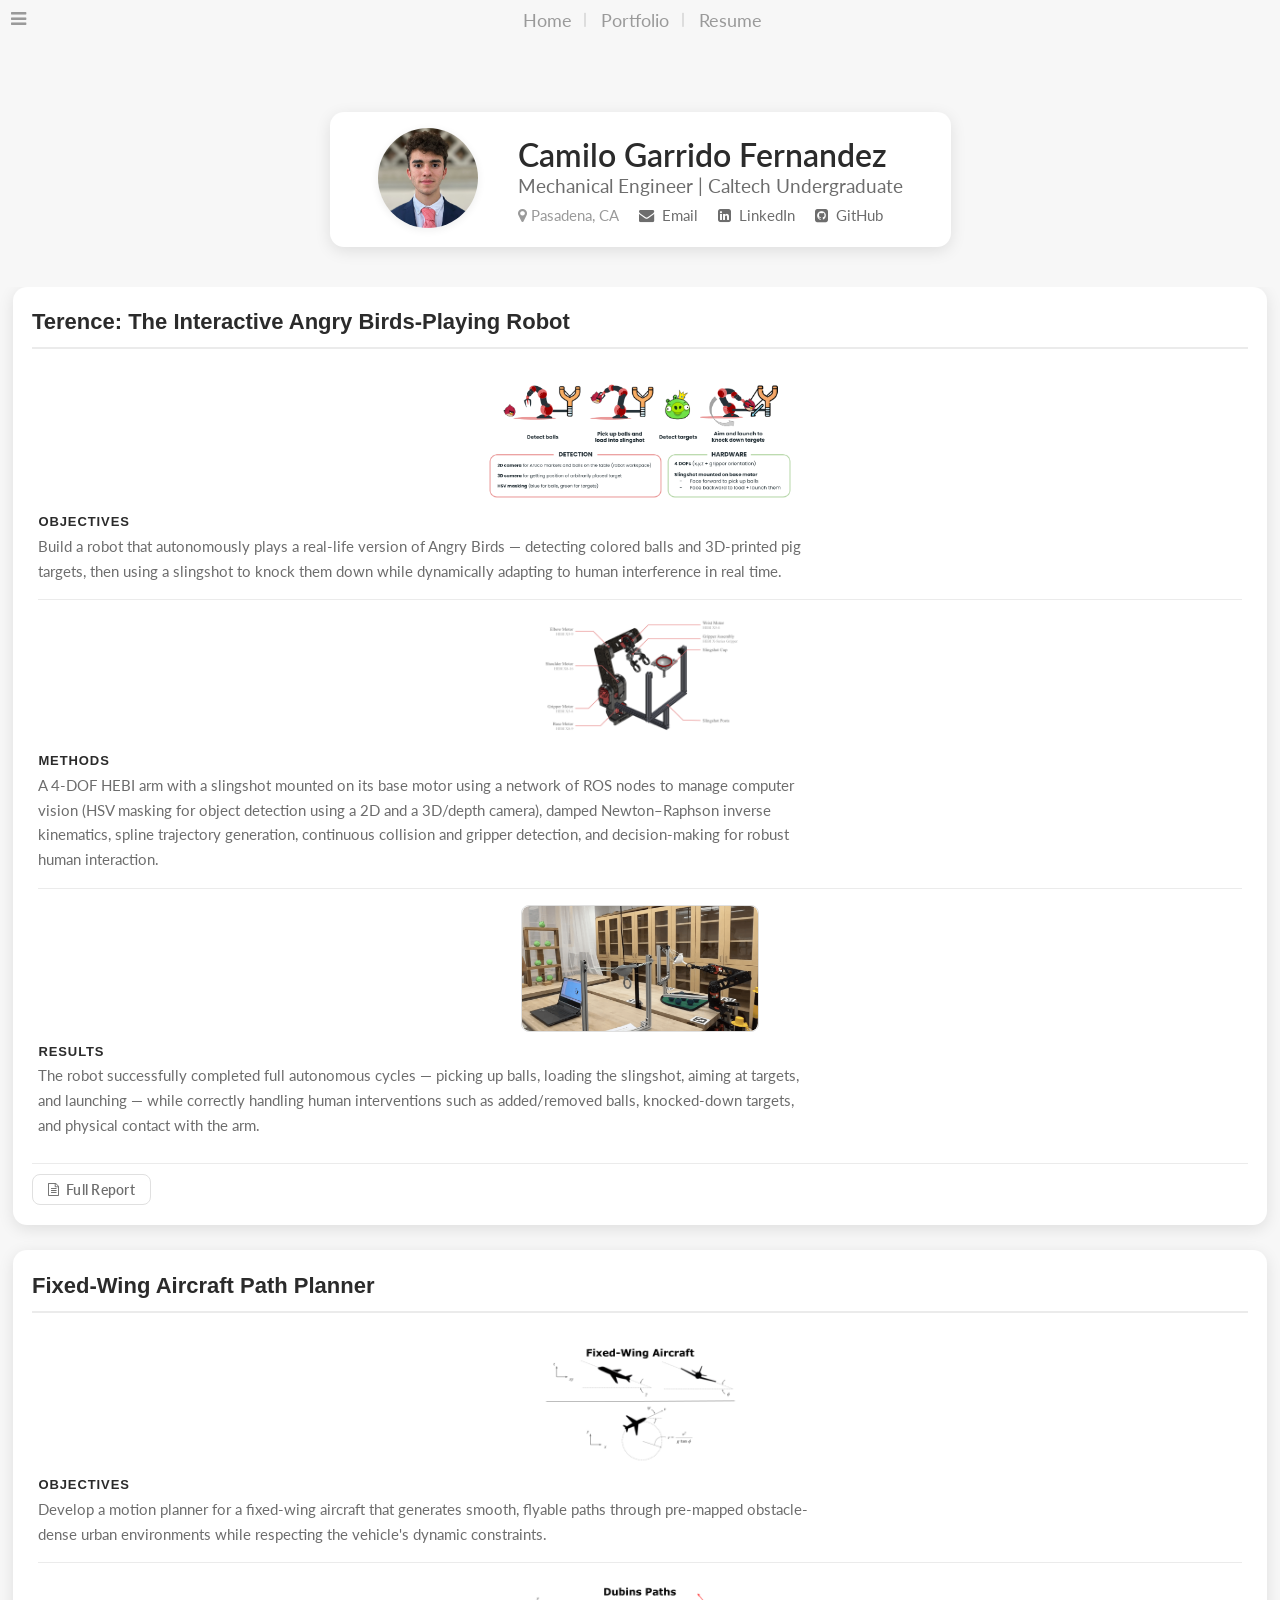
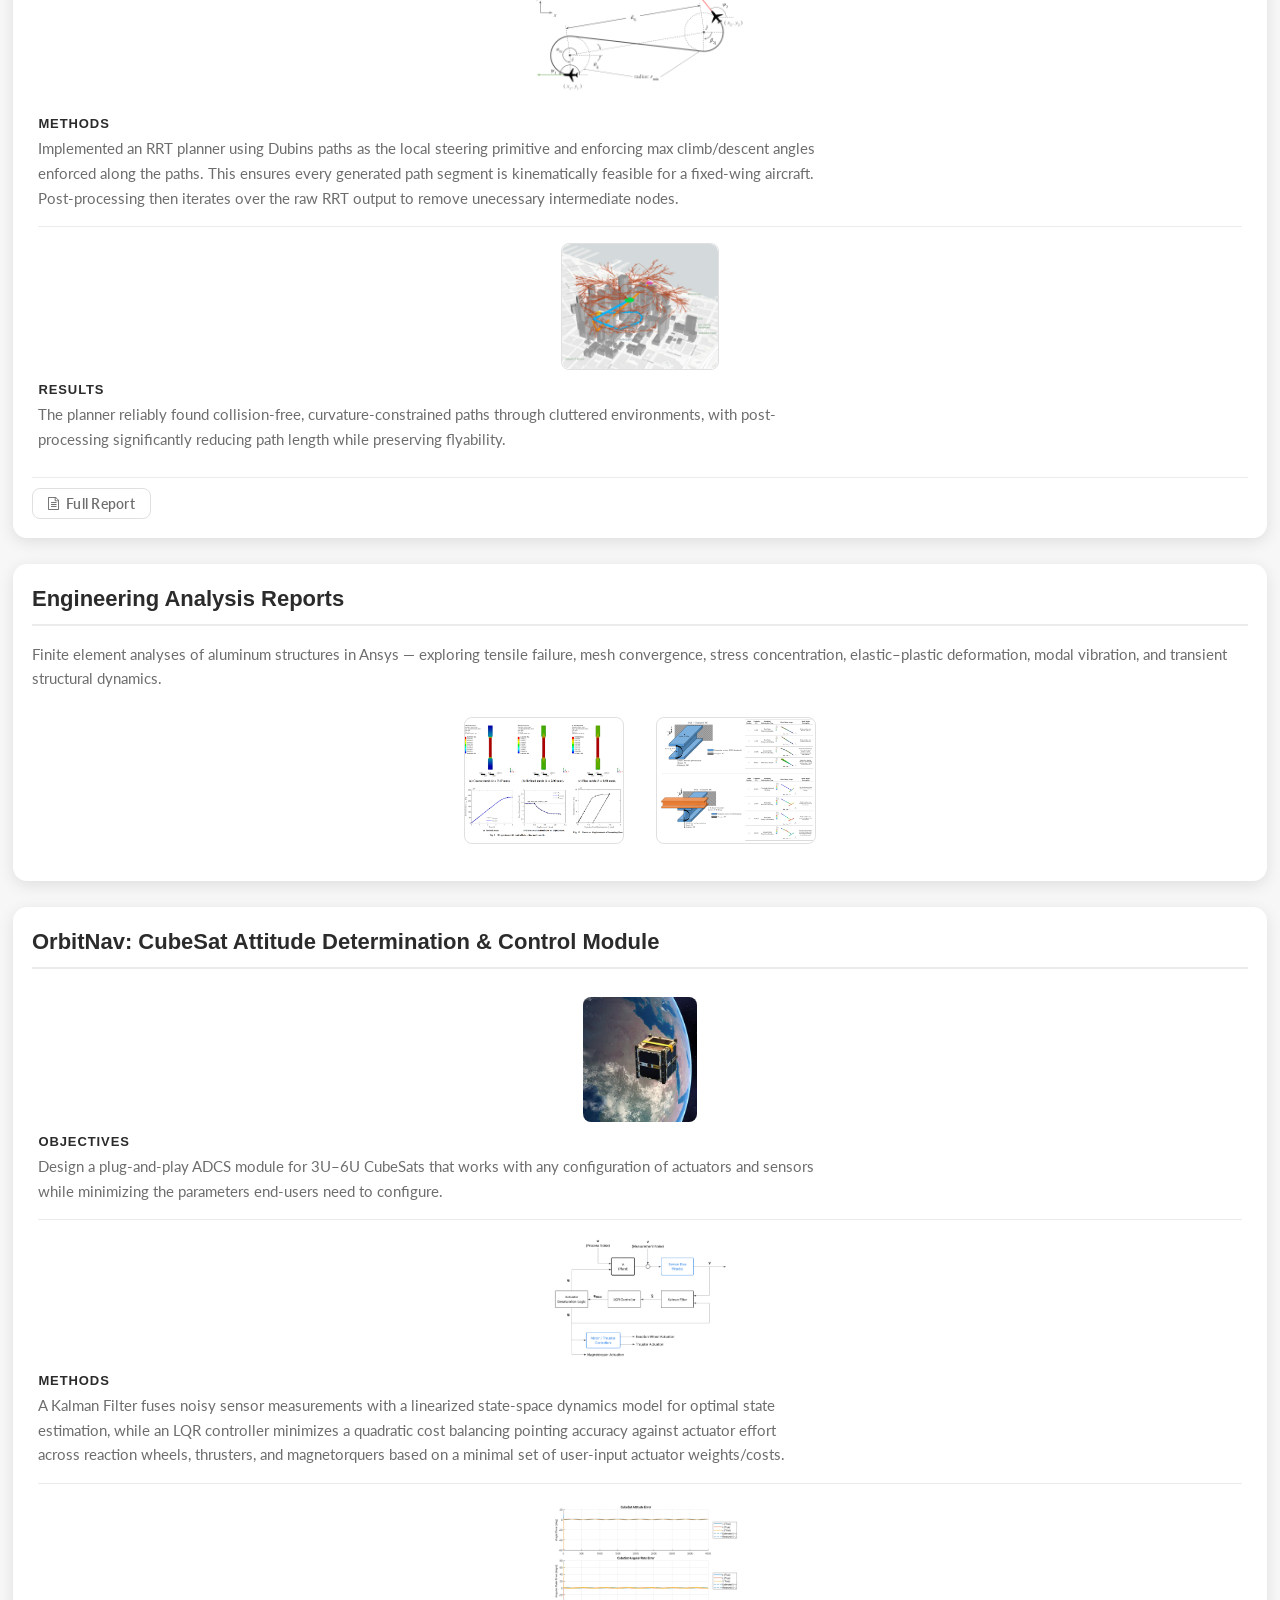
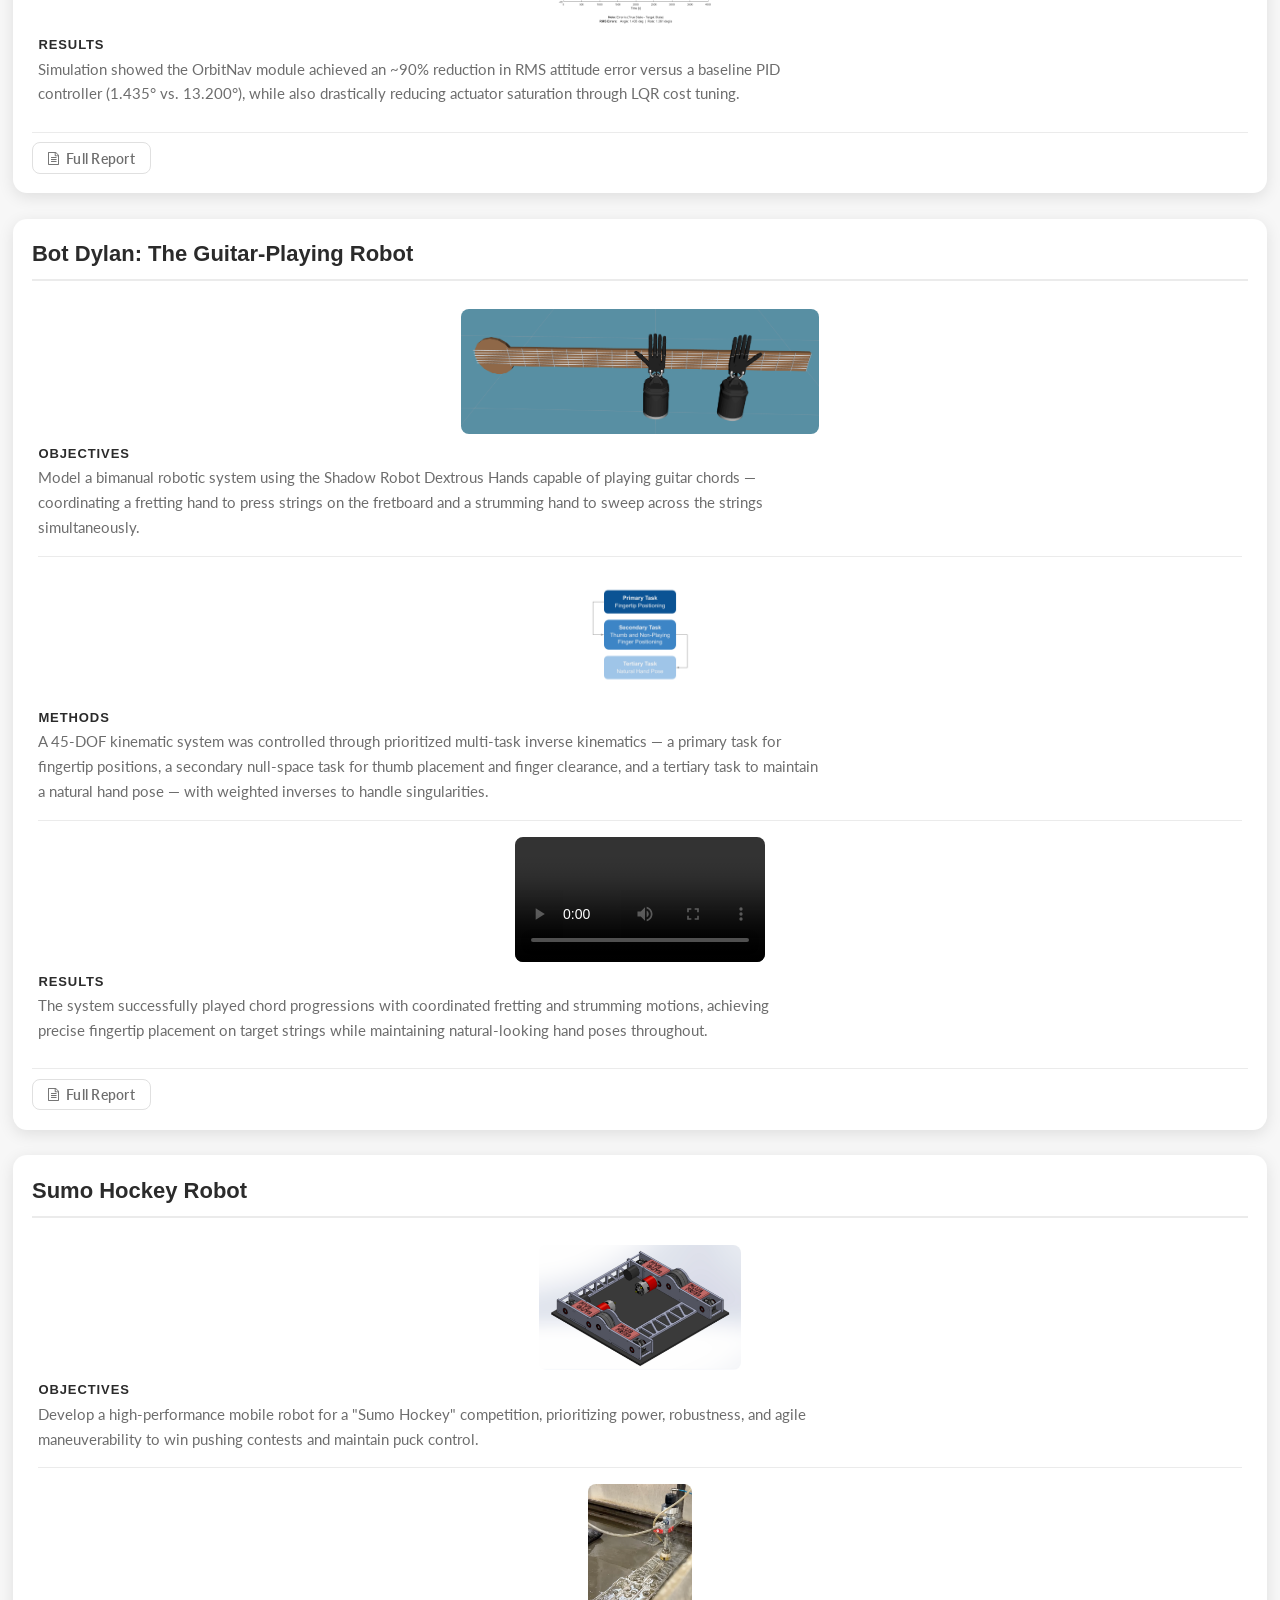
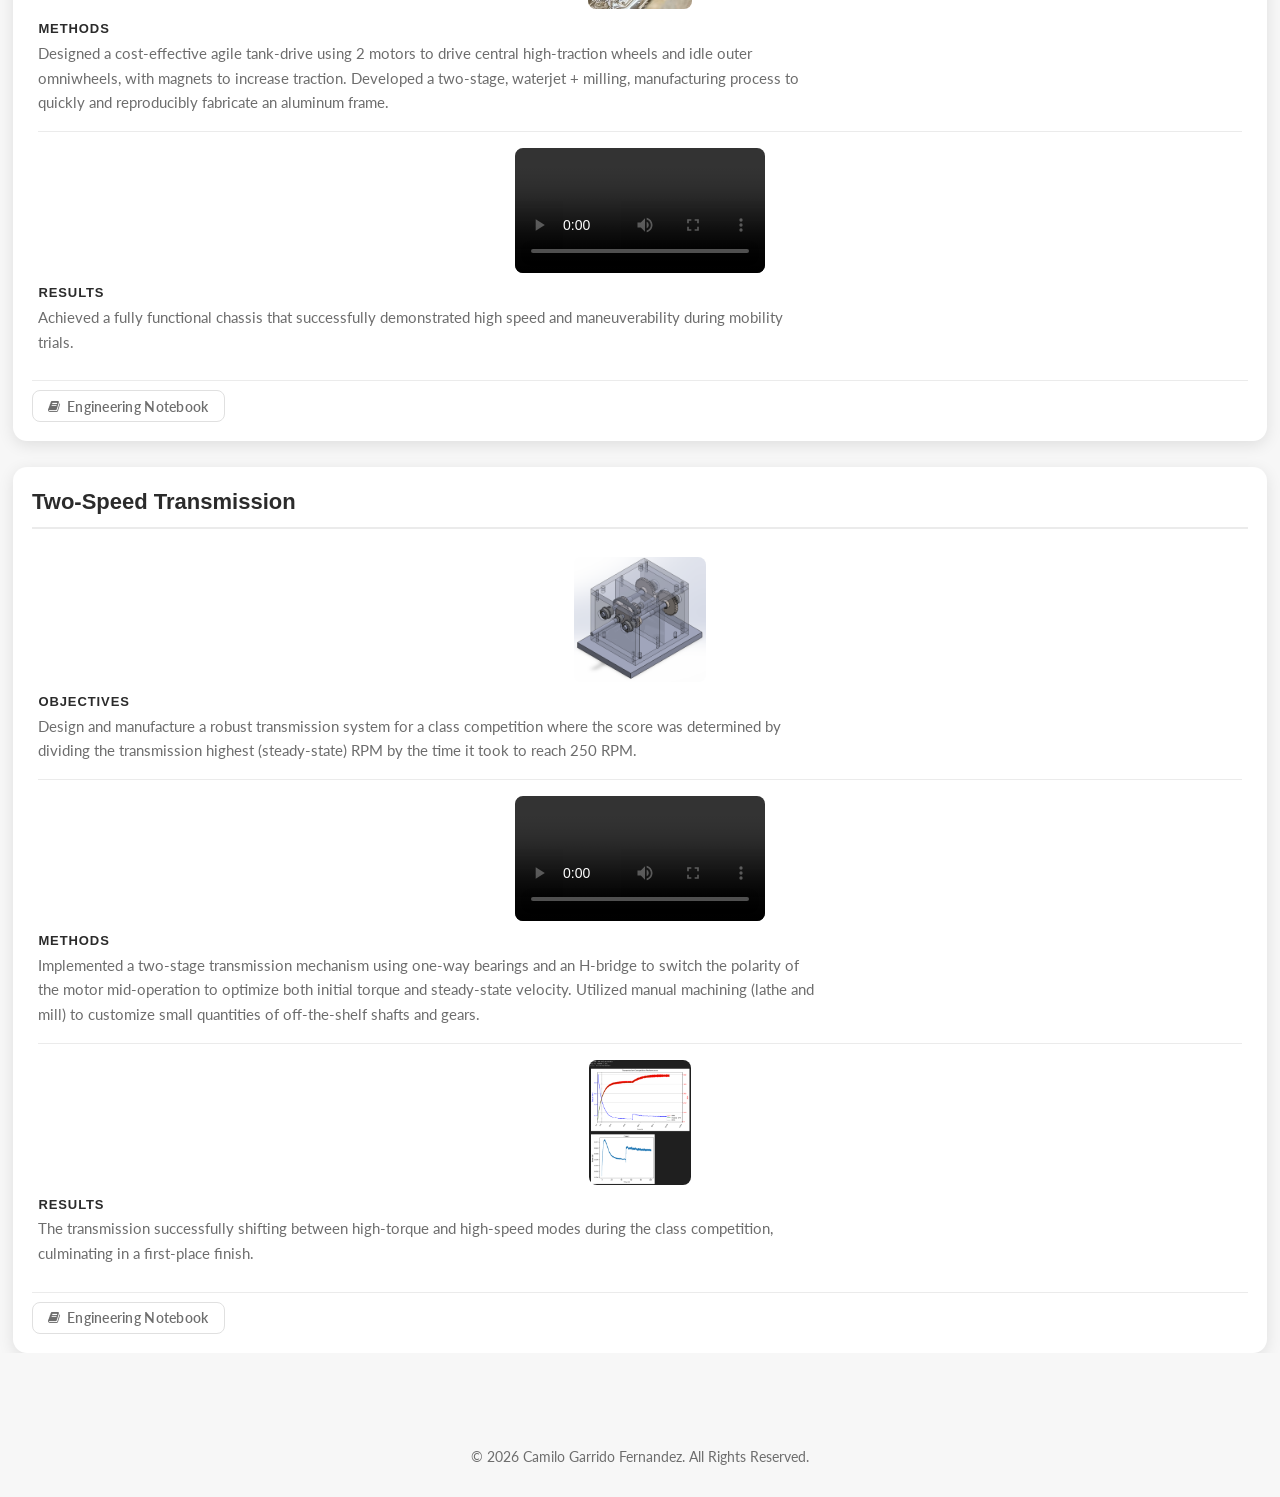
==== commit 27cc9f89: "headshot loading error fix attempt" ====
--- a/portfolio.html
+++ b/portfolio.html
@@ -33,7 +33,7 @@
             <div id="profile-landscape">
                 <!-- Circular Headshot -->
                 <div class="headshot-wrapper">
-                    <img id="headshot-landscape" src="media/headshot.jpg" alt="Camilo Garrido Fernandez" />
+                    <img id="headshot-landscape" src="media/headshot.JPG" alt="Camilo Garrido Fernandez" />
                 </div>
 
                 <!-- Text and Links -->
